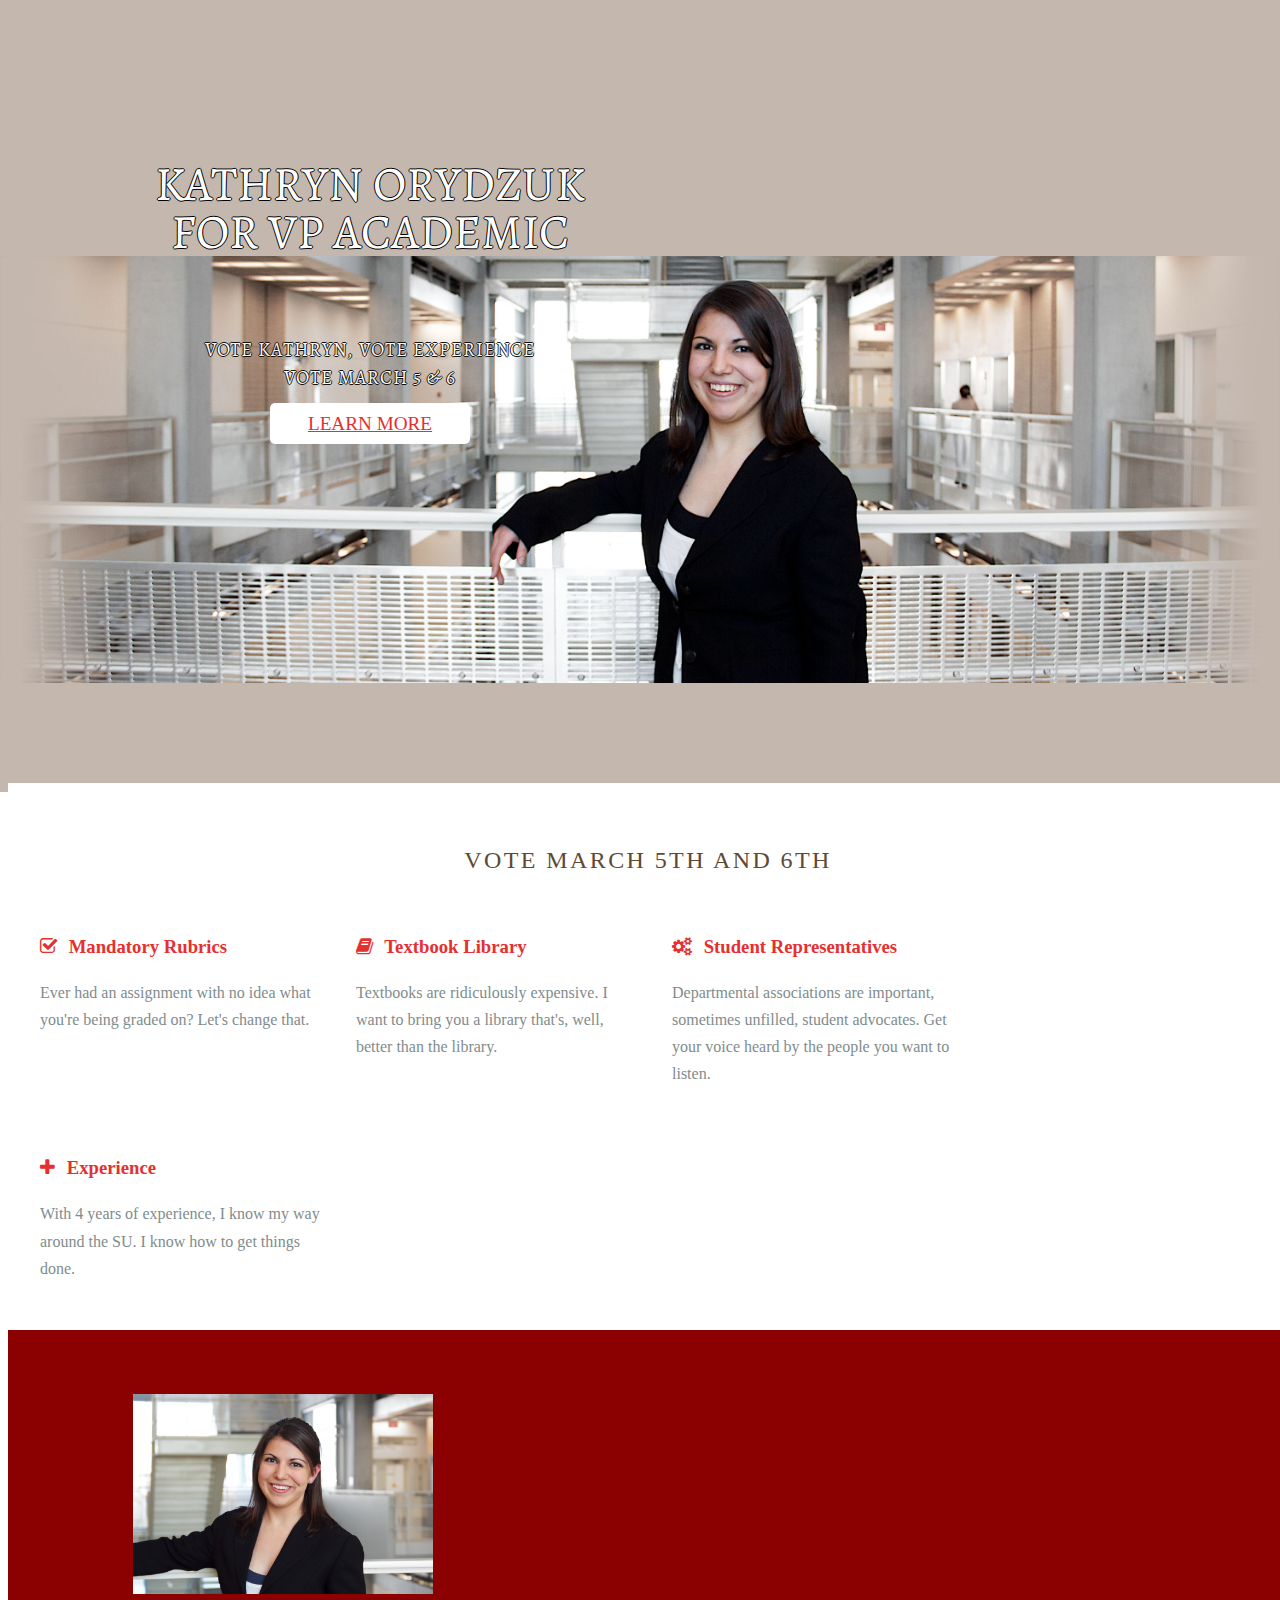
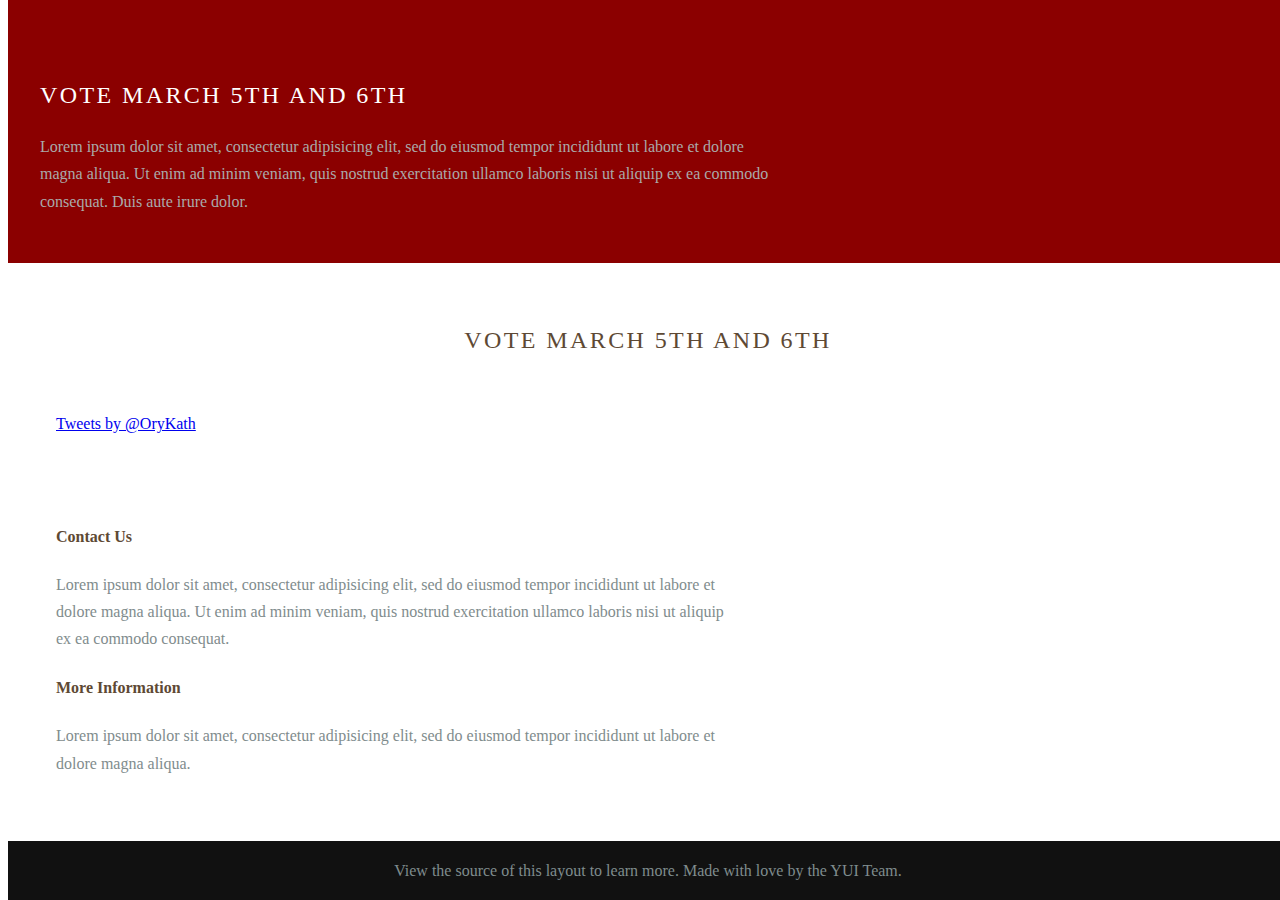
==== index.html @ 95bdaaf0 "bold font" ====
<!doctype html>
<html lang="en">
<head>
    <meta charset="utf-8">
<meta name="viewport" content="width=device-width, initial-scale=1.0">
<meta name="description" content="A layout example that shows off a responsive product landing page.">
<link href='http://fonts.googleapis.com/css?family=Alegreya+SC:700&subset=latin,latin-ext' rel='stylesheet' type='text/css'>
    <title>Kathryn Orydzuk</title>

    






<link rel="stylesheet" href="http://yui.yahooapis.com/pure/0.4.1/pure.css">



  
    <!--[if lte IE 8]>
        <link rel="stylesheet" href="css/main-grid-old-ie.css">
    <![endif]-->
    <!--[if gt IE 8]><!-->
        <link rel="stylesheet" href="css/main-grid.css">
    <!--<![endif]-->
  

  
    <!--[if lte IE 8]>
        <link rel="stylesheet" href="css/layouts/marketing-old-ie.css">
    <![endif]-->
    <!--[if gt IE 8]><!-->
        <link rel="stylesheet" href="css/layouts/marketing.css">
    <!--<![endif]-->
  



<link rel="stylesheet" href="http://netdna.bootstrapcdn.com/font-awesome/4.0.3/css/font-awesome.css">


    

    

    

</head>
<body>









<div class="header">
    <div class="home-menu pure-menu pure-menu-open pure-menu-horizontal pure-menu-fixed">
        <a class="pure-menu-heading" href="">Kathryn Orydzuk</a>

        <ul>
            <li class="pure-menu-selected"><a href="#">Home</a></li>
            <li><a href="#">Platform</a></li>
            <li><a href="#">Sign Up</a></li>
        </ul>
    </div>
</div>

<div class="splash-container">
    <div class="splash">
        <h1 class="splash-head" style="font-family: 'Alegreya SC', serif">Kathryn Orydzuk for VP Academic</h1>
        <p class="splash-subhead" style="font-family: 'Alegreya SC', serif">
            Vote Kathryn, Vote Experience
			<br />
			Vote March 5 &amp; 6
        </p>
        <p>
            <a href="http://purecss.io" class="pure-button pure-button-primary">Learn More</a>
        </p>
    </div>
</div>

<div class="content-wrapper">
    <div class="content">
        <h2 class="content-head is-center">Vote March 5th and 6th</h2>

        <div class="pure-g">
            <div class="l-box pure-u-1 pure-u-med-1-2 pure-u-lrg-1-4">

                <h3 class="content-subhead">
                    <i class="fa fa-check-square-o"></i>
                    Mandatory Rubrics
                </h3>
                <p>
                    Ever had an assignment with no idea what you're being graded on? Let's change that.
                </p>
            </div>
            <div class="l-box pure-u-1 pure-u-med-1-2 pure-u-lrg-1-4">
                <h3 class="content-subhead">
                    <i class="fa fa-book"></i>
                    Textbook Library
                </h3>
                <p>
                    Textbooks are ridiculously expensive. I want to bring you a library that's, well, better than the library.
                </p>
            </div>
            <div class="l-box pure-u-1 pure-u-med-1-2 pure-u-lrg-1-4">
                <h3 class="content-subhead">
                    <i class="fa fa-cogs"></i>
                    Student Representatives
                </h3>
                <p>
                    Departmental associations are important, sometimes unfilled, student advocates. Get your voice heard by the people you want to listen.
                </p>
            </div>
            <div class="l-box pure-u-1 pure-u-med-1-2 pure-u-lrg-1-4">
                <h3 class="content-subhead">
                    <i class="fa fa-plus"></i>
                    Experience
                </h3>
                <p>
                    With 4 years of experience, I know my way around the SU. I know how to get things done.
                </p>
            </div>
        </div>
    </div>

    <div class="ribbon l-box-lrg pure-g">
        <div class="l-box-lrg is-center pure-u-1 pure-u-med-1-2 pure-u-lrg-2-5">
            <img class="pure-img-responsive" alt="File Icons" width="300" src="img/common/kathryn.jpg">
        </div>
        <div class="pure-u-1 pure-u-med-1-2 pure-u-lrg-3-5">

            <h2 class="content-head content-head-ribbon">Vote March 5th and 6th</h2>

            <p>
                Lorem ipsum dolor sit amet, consectetur adipisicing elit, sed do eiusmod
                tempor incididunt ut labore et dolore magna aliqua. Ut enim ad minim veniam,
                quis nostrud exercitation ullamco laboris nisi ut aliquip ex ea commodo
                consequat. Duis aute irure dolor.
            </p>
        </div>
    </div>

    <div class="content">
        <h2 class="content-head is-center">Vote March 5th and 6th</h2>

        <div class="pure-g">
            <div class="l-box-lrg pure-u-1 pure-u-med-2-5">
                <a class="twitter-timeline" href="https://twitter.com/OryKath" data-widget-id="435638154435895296">Tweets by @OryKath</a>
<script>!function(d,s,id){var js,fjs=d.getElementsByTagName(s)[0],p=/^http:/.test(d.location)?'http':'https';if(!d.getElementById(id)){js=d.createElement(s);js.id=id;js.src=p+"://platform.twitter.com/widgets.js";fjs.parentNode.insertBefore(js,fjs);}}(document,"script","twitter-wjs");</script>


            </div>

            <div class="l-box-lrg pure-u-1 pure-u-med-3-5">
                <h4>Contact Us</h4>
                <p>
                    Lorem ipsum dolor sit amet, consectetur adipisicing elit, sed do eiusmod
                    tempor incididunt ut labore et dolore magna aliqua. Ut enim ad minim veniam,
                    quis nostrud exercitation ullamco laboris nisi ut aliquip ex ea commodo
                    consequat.
                </p>

                <h4>More Information</h4>
                <p>
                    Lorem ipsum dolor sit amet, consectetur adipisicing elit, sed do eiusmod
                    tempor incididunt ut labore et dolore magna aliqua.
                </p>
            </div>
        </div>

    </div>

    <div class="footer l-box is-center">
        View the source of this layout to learn more. Made with love by the YUI Team.
    </div>

</div>

<script src="http://yui.yahooapis.com/3.14.1/build/yui/yui.js"></script>
<script>
YUI().use('node-base', 'node-event-delegate', function (Y) {
    // This just makes sure that the href="#" attached to the <a> elements
    // don't scroll you back up the page.
    Y.one('body').delegate('click', function (e) {
        e.preventDefault();
    }, 'a[href="#"]');
});
</script>





</body>
</html>
---- css/main-grid-old-ie.css ----
.pure-u-sm-1,
.pure-u-sm-1-1,
.pure-u-sm-1-2,
.pure-u-sm-1-3,
.pure-u-sm-2-3,
.pure-u-sm-1-4,
.pure-u-sm-3-4,
.pure-u-sm-1-5,
.pure-u-sm-2-5,
.pure-u-sm-3-5,
.pure-u-sm-4-5,
.pure-u-sm-5-5,
.pure-u-sm-1-6,
.pure-u-sm-5-6,
.pure-u-sm-1-8,
.pure-u-sm-3-8,
.pure-u-sm-5-8,
.pure-u-sm-7-8,
.pure-u-sm-1-12,
.pure-u-sm-5-12,
.pure-u-sm-7-12,
.pure-u-sm-11-12,
.pure-u-sm-1-24,
.pure-u-sm-2-24,
.pure-u-sm-3-24,
.pure-u-sm-4-24,
.pure-u-sm-5-24,
.pure-u-sm-6-24,
.pure-u-sm-7-24,
.pure-u-sm-8-24,
.pure-u-sm-9-24,
.pure-u-sm-10-24,
.pure-u-sm-11-24,
.pure-u-sm-12-24,
.pure-u-sm-13-24,
.pure-u-sm-14-24,
.pure-u-sm-15-24,
.pure-u-sm-16-24,
.pure-u-sm-17-24,
.pure-u-sm-18-24,
.pure-u-sm-19-24,
.pure-u-sm-20-24,
.pure-u-sm-21-24,
.pure-u-sm-22-24,
.pure-u-sm-23-24,
.pure-u-sm-24-24 {
  display: inline-block;
  *display: inline;
  zoom: 1;
  letter-spacing: normal;
  word-spacing: normal;
  vertical-align: top;
  text-rendering: auto;
}

.pure-u-sm-1-24 {
  width: 4.1667%;
  *width: 4.1357%;
}

.pure-u-sm-1-12,
.pure-u-sm-2-24 {
  width: 8.3333%;
  *width: 8.3023%;
}

.pure-u-sm-1-8,
.pure-u-sm-3-24 {
  width: 12.5000%;
  *width: 12.4690%;
}

.pure-u-sm-1-6,
.pure-u-sm-4-24 {
  width: 16.6667%;
  *width: 16.6357%;
}

.pure-u-sm-1-5 {
  width: 20%;
  *width: 19.9690%;
}

.pure-u-sm-5-24 {
  width: 20.8333%;
  *width: 20.8023%;
}

.pure-u-sm-1-4,
.pure-u-sm-6-24 {
  width: 25%;
  *width: 24.9690%;
}

.pure-u-sm-7-24 {
  width: 29.1667%;
  *width: 29.1357%;
}

.pure-u-sm-1-3,
.pure-u-sm-8-24 {
  width: 33.3333%;
  *width: 33.3023%;
}

.pure-u-sm-3-8,
.pure-u-sm-9-24 {
  width: 37.5000%;
  *width: 37.4690%;
}

.pure-u-sm-2-5 {
  width: 40%;
  *width: 39.9690%;
}

.pure-u-sm-5-12,
.pure-u-sm-10-24 {
  width: 41.6667%;
  *width: 41.6357%;
}

.pure-u-sm-11-24 {
  width: 45.8333%;
  *width: 45.8023%;
}

.pure-u-sm-1-2,
.pure-u-sm-12-24 {
  width: 50%;
  *width: 49.9690%;
}

.pure-u-sm-13-24 {
  width: 54.1667%;
  *width: 54.1357%;
}

.pure-u-sm-7-12,
.pure-u-sm-14-24 {
  width: 58.3333%;
  *width: 58.3023%;
}

.pure-u-sm-3-5 {
  width: 60%;
  *width: 59.9690%;
}

.pure-u-sm-5-8,
.pure-u-sm-15-24 {
  width: 62.5000%;
  *width: 62.4690%;
}

.pure-u-sm-2-3,
.pure-u-sm-16-24 {
  width: 66.6667%;
  *width: 66.6357%;
}

.pure-u-sm-17-24 {
  width: 70.8333%;
  *width: 70.8023%;
}

.pure-u-sm-3-4,
.pure-u-sm-18-24 {
  width: 75%;
  *width: 74.9690%;
}

.pure-u-sm-19-24 {
  width: 79.1667%;
  *width: 79.1357%;
}

.pure-u-sm-4-5 {
  width: 80%;
  *width: 79.9690%;
}

.pure-u-sm-5-6,
.pure-u-sm-20-24 {
  width: 83.3333%;
  *width: 83.3023%;
}

.pure-u-sm-7-8,
.pure-u-sm-21-24 {
  width: 87.5000%;
  *width: 87.4690%;
}

.pure-u-sm-11-12,
.pure-u-sm-22-24 {
  width: 91.6667%;
  *width: 91.6357%;
}

.pure-u-sm-23-24 {
  width: 95.8333%;
  *width: 95.8023%;
}

.pure-u-sm-1,
.pure-u-sm-1-1,
.pure-u-sm-5-5,
.pure-u-sm-24-24 {
  width: 100%;
}

.pure-u-med-1,
.pure-u-med-1-1,
.pure-u-med-1-2,
.pure-u-med-1-3,
.pure-u-med-2-3,
.pure-u-med-1-4,
.pure-u-med-3-4,
.pure-u-med-1-5,
.pure-u-med-2-5,
.pure-u-med-3-5,
.pure-u-med-4-5,
.pure-u-med-5-5,
.pure-u-med-1-6,
.pure-u-med-5-6,
.pure-u-med-1-8,
.pure-u-med-3-8,
.pure-u-med-5-8,
.pure-u-med-7-8,
.pure-u-med-1-12,
.pure-u-med-5-12,
.pure-u-med-7-12,
.pure-u-med-11-12,
.pure-u-med-1-24,
.pure-u-med-2-24,
.pure-u-med-3-24,
.pure-u-med-4-24,
.pure-u-med-5-24,
.pure-u-med-6-24,
.pure-u-med-7-24,
.pure-u-med-8-24,
.pure-u-med-9-24,
.pure-u-med-10-24,
.pure-u-med-11-24,
.pure-u-med-12-24,
.pure-u-med-13-24,
.pure-u-med-14-24,
.pure-u-med-15-24,
.pure-u-med-16-24,
.pure-u-med-17-24,
.pure-u-med-18-24,
.pure-u-med-19-24,
.pure-u-med-20-24,
.pure-u-med-21-24,
.pure-u-med-22-24,
.pure-u-med-23-24,
.pure-u-med-24-24 {
  display: inline-block;
  *display: inline;
  zoom: 1;
  letter-spacing: normal;
  word-spacing: normal;
  vertical-align: top;
  text-rendering: auto;
}

.pure-u-med-1-24 {
  width: 4.1667%;
  *width: 4.1357%;
}

.pure-u-med-1-12,
.pure-u-med-2-24 {
  width: 8.3333%;
  *width: 8.3023%;
}

.pure-u-med-1-8,
.pure-u-med-3-24 {
  width: 12.5000%;
  *width: 12.4690%;
}

.pure-u-med-1-6,
.pure-u-med-4-24 {
  width: 16.6667%;
  *width: 16.6357%;
}

.pure-u-med-1-5 {
  width: 20%;
  *width: 19.9690%;
}

.pure-u-med-5-24 {
  width: 20.8333%;
  *width: 20.8023%;
}

.pure-u-med-1-4,
.pure-u-med-6-24 {
  width: 25%;
  *width: 24.9690%;
}

.pure-u-med-7-24 {
  width: 29.1667%;
  *width: 29.1357%;
}

.pure-u-med-1-3,
.pure-u-med-8-24 {
  width: 33.3333%;
  *width: 33.3023%;
}

.pure-u-med-3-8,
.pure-u-med-9-24 {
  width: 37.5000%;
  *width: 37.4690%;
}

.pure-u-med-2-5 {
  width: 40%;
  *width: 39.9690%;
}

.pure-u-med-5-12,
.pure-u-med-10-24 {
  width: 41.6667%;
  *width: 41.6357%;
}

.pure-u-med-11-24 {
  width: 45.8333%;
  *width: 45.8023%;
}

.pure-u-med-1-2,
.pure-u-med-12-24 {
  width: 50%;
  *width: 49.9690%;
}

.pure-u-med-13-24 {
  width: 54.1667%;
  *width: 54.1357%;
}

.pure-u-med-7-12,
.pure-u-med-14-24 {
  width: 58.3333%;
  *width: 58.3023%;
}

.pure-u-med-3-5 {
  width: 60%;
  *width: 59.9690%;
}

.pure-u-med-5-8,
.pure-u-med-15-24 {
  width: 62.5000%;
  *width: 62.4690%;
}

.pure-u-med-2-3,
.pure-u-med-16-24 {
  width: 66.6667%;
  *width: 66.6357%;
}

.pure-u-med-17-24 {
  width: 70.8333%;
  *width: 70.8023%;
}

.pure-u-med-3-4,
.pure-u-med-18-24 {
  width: 75%;
  *width: 74.9690%;
}

.pure-u-med-19-24 {
  width: 79.1667%;
  *width: 79.1357%;
}

.pure-u-med-4-5 {
  width: 80%;
  *width: 79.9690%;
}

.pure-u-med-5-6,
.pure-u-med-20-24 {
  width: 83.3333%;
  *width: 83.3023%;
}

.pure-u-med-7-8,
.pure-u-med-21-24 {
  width: 87.5000%;
  *width: 87.4690%;
}

.pure-u-med-11-12,
.pure-u-med-22-24 {
  width: 91.6667%;
  *width: 91.6357%;
}

.pure-u-med-23-24 {
  width: 95.8333%;
  *width: 95.8023%;
}

.pure-u-med-1,
.pure-u-med-1-1,
.pure-u-med-5-5,
.pure-u-med-24-24 {
  width: 100%;
}

.pure-u-lrg-1,
.pure-u-lrg-1-1,
.pure-u-lrg-1-2,
.pure-u-lrg-1-3,
.pure-u-lrg-2-3,
.pure-u-lrg-1-4,
.pure-u-lrg-3-4,
.pure-u-lrg-1-5,
.pure-u-lrg-2-5,
.pure-u-lrg-3-5,
.pure-u-lrg-4-5,
.pure-u-lrg-5-5,
.pure-u-lrg-1-6,
.pure-u-lrg-5-6,
.pure-u-lrg-1-8,
.pure-u-lrg-3-8,
.pure-u-lrg-5-8,
.pure-u-lrg-7-8,
.pure-u-lrg-1-12,
.pure-u-lrg-5-12,
.pure-u-lrg-7-12,
.pure-u-lrg-11-12,
.pure-u-lrg-1-24,
.pure-u-lrg-2-24,
.pure-u-lrg-3-24,
.pure-u-lrg-4-24,
.pure-u-lrg-5-24,
.pure-u-lrg-6-24,
.pure-u-lrg-7-24,
.pure-u-lrg-8-24,
.pure-u-lrg-9-24,
.pure-u-lrg-10-24,
.pure-u-lrg-11-24,
.pure-u-lrg-12-24,
.pure-u-lrg-13-24,
.pure-u-lrg-14-24,
.pure-u-lrg-15-24,
.pure-u-lrg-16-24,
.pure-u-lrg-17-24,
.pure-u-lrg-18-24,
.pure-u-lrg-19-24,
.pure-u-lrg-20-24,
.pure-u-lrg-21-24,
.pure-u-lrg-22-24,
.pure-u-lrg-23-24,
.pure-u-lrg-24-24 {
  display: inline-block;
  *display: inline;
  zoom: 1;
  letter-spacing: normal;
  word-spacing: normal;
  vertical-align: top;
  text-rendering: auto;
}

.pure-u-lrg-1-24 {
  width: 4.1667%;
  *width: 4.1357%;
}

.pure-u-lrg-1-12,
.pure-u-lrg-2-24 {
  width: 8.3333%;
  *width: 8.3023%;
}

.pure-u-lrg-1-8,
.pure-u-lrg-3-24 {
  width: 12.5000%;
  *width: 12.4690%;
}

.pure-u-lrg-1-6,
.pure-u-lrg-4-24 {
  width: 16.6667%;
  *width: 16.6357%;
}

.pure-u-lrg-1-5 {
  width: 20%;
  *width: 19.9690%;
}

.pure-u-lrg-5-24 {
  width: 20.8333%;
  *width: 20.8023%;
}

.pure-u-lrg-1-4,
.pure-u-lrg-6-24 {
  width: 25%;
  *width: 24.9690%;
}

.pure-u-lrg-7-24 {
  width: 29.1667%;
  *width: 29.1357%;
}

.pure-u-lrg-1-3,
.pure-u-lrg-8-24 {
  width: 33.3333%;
  *width: 33.3023%;
}

.pure-u-lrg-3-8,
.pure-u-lrg-9-24 {
  width: 37.5000%;
  *width: 37.4690%;
}

.pure-u-lrg-2-5 {
  width: 40%;
  *width: 39.9690%;
}

.pure-u-lrg-5-12,
.pure-u-lrg-10-24 {
  width: 41.6667%;
  *width: 41.6357%;
}

.pure-u-lrg-11-24 {
  width: 45.8333%;
  *width: 45.8023%;
}

.pure-u-lrg-1-2,
.pure-u-lrg-12-24 {
  width: 50%;
  *width: 49.9690%;
}

.pure-u-lrg-13-24 {
  width: 54.1667%;
  *width: 54.1357%;
}

.pure-u-lrg-7-12,
.pure-u-lrg-14-24 {
  width: 58.3333%;
  *width: 58.3023%;
}

.pure-u-lrg-3-5 {
  width: 60%;
  *width: 59.9690%;
}

.pure-u-lrg-5-8,
.pure-u-lrg-15-24 {
  width: 62.5000%;
  *width: 62.4690%;
}

.pure-u-lrg-2-3,
.pure-u-lrg-16-24 {
  width: 66.6667%;
  *width: 66.6357%;
}

.pure-u-lrg-17-24 {
  width: 70.8333%;
  *width: 70.8023%;
}

.pure-u-lrg-3-4,
.pure-u-lrg-18-24 {
  width: 75%;
  *width: 74.9690%;
}

.pure-u-lrg-19-24 {
  width: 79.1667%;
  *width: 79.1357%;
}

.pure-u-lrg-4-5 {
  width: 80%;
  *width: 79.9690%;
}

.pure-u-lrg-5-6,
.pure-u-lrg-20-24 {
  width: 83.3333%;
  *width: 83.3023%;
}

.pure-u-lrg-7-8,
.pure-u-lrg-21-24 {
  width: 87.5000%;
  *width: 87.4690%;
}

.pure-u-lrg-11-12,
.pure-u-lrg-22-24 {
  width: 91.6667%;
  *width: 91.6357%;
}

.pure-u-lrg-23-24 {
  width: 95.8333%;
  *width: 95.8023%;
}

.pure-u-lrg-1,
.pure-u-lrg-1-1,
.pure-u-lrg-5-5,
.pure-u-lrg-24-24 {
  width: 100%;
}
---- css/main-grid.css ----
@media screen and (min-width: 35.5em) {
    .pure-u-sm-1,
    .pure-u-sm-1-1,
    .pure-u-sm-1-2,
    .pure-u-sm-1-3,
    .pure-u-sm-2-3,
    .pure-u-sm-1-4,
    .pure-u-sm-3-4,
    .pure-u-sm-1-5,
    .pure-u-sm-2-5,
    .pure-u-sm-3-5,
    .pure-u-sm-4-5,
    .pure-u-sm-5-5,
    .pure-u-sm-1-6,
    .pure-u-sm-5-6,
    .pure-u-sm-1-8,
    .pure-u-sm-3-8,
    .pure-u-sm-5-8,
    .pure-u-sm-7-8,
    .pure-u-sm-1-12,
    .pure-u-sm-5-12,
    .pure-u-sm-7-12,
    .pure-u-sm-11-12,
    .pure-u-sm-1-24,
    .pure-u-sm-2-24,
    .pure-u-sm-3-24,
    .pure-u-sm-4-24,
    .pure-u-sm-5-24,
    .pure-u-sm-6-24,
    .pure-u-sm-7-24,
    .pure-u-sm-8-24,
    .pure-u-sm-9-24,
    .pure-u-sm-10-24,
    .pure-u-sm-11-24,
    .pure-u-sm-12-24,
    .pure-u-sm-13-24,
    .pure-u-sm-14-24,
    .pure-u-sm-15-24,
    .pure-u-sm-16-24,
    .pure-u-sm-17-24,
    .pure-u-sm-18-24,
    .pure-u-sm-19-24,
    .pure-u-sm-20-24,
    .pure-u-sm-21-24,
    .pure-u-sm-22-24,
    .pure-u-sm-23-24,
    .pure-u-sm-24-24 {
        display: inline-block;
        *display: inline;
        zoom: 1;
        letter-spacing: normal;
        word-spacing: normal;
        vertical-align: top;
        text-rendering: auto;
    }

    .pure-u-sm-1-24 {
        width: 4.1667%;
        *width: 4.1357%;
    }

    .pure-u-sm-1-12,
    .pure-u-sm-2-24 {
        width: 8.3333%;
        *width: 8.3023%;
    }

    .pure-u-sm-1-8,
    .pure-u-sm-3-24 {
        width: 12.5000%;
        *width: 12.4690%;
    }

    .pure-u-sm-1-6,
    .pure-u-sm-4-24 {
        width: 16.6667%;
        *width: 16.6357%;
    }

    .pure-u-sm-1-5 {
        width: 20%;
        *width: 19.9690%;
    }

    .pure-u-sm-5-24 {
        width: 20.8333%;
        *width: 20.8023%;
    }

    .pure-u-sm-1-4,
    .pure-u-sm-6-24 {
        width: 25%;
        *width: 24.9690%;
    }

    .pure-u-sm-7-24 {
        width: 29.1667%;
        *width: 29.1357%;
    }

    .pure-u-sm-1-3,
    .pure-u-sm-8-24 {
        width: 33.3333%;
        *width: 33.3023%;
    }

    .pure-u-sm-3-8,
    .pure-u-sm-9-24 {
        width: 37.5000%;
        *width: 37.4690%;
    }

    .pure-u-sm-2-5 {
        width: 40%;
        *width: 39.9690%;
    }

    .pure-u-sm-5-12,
    .pure-u-sm-10-24 {
        width: 41.6667%;
        *width: 41.6357%;
    }

    .pure-u-sm-11-24 {
        width: 45.8333%;
        *width: 45.8023%;
    }

    .pure-u-sm-1-2,
    .pure-u-sm-12-24 {
        width: 50%;
        *width: 49.9690%;
    }

    .pure-u-sm-13-24 {
        width: 54.1667%;
        *width: 54.1357%;
    }

    .pure-u-sm-7-12,
    .pure-u-sm-14-24 {
        width: 58.3333%;
        *width: 58.3023%;
    }

    .pure-u-sm-3-5 {
        width: 60%;
        *width: 59.9690%;
    }

    .pure-u-sm-5-8,
    .pure-u-sm-15-24 {
        width: 62.5000%;
        *width: 62.4690%;
    }

    .pure-u-sm-2-3,
    .pure-u-sm-16-24 {
        width: 66.6667%;
        *width: 66.6357%;
    }

    .pure-u-sm-17-24 {
        width: 70.8333%;
        *width: 70.8023%;
    }

    .pure-u-sm-3-4,
    .pure-u-sm-18-24 {
        width: 75%;
        *width: 74.9690%;
    }

    .pure-u-sm-19-24 {
        width: 79.1667%;
        *width: 79.1357%;
    }

    .pure-u-sm-4-5 {
        width: 80%;
        *width: 79.9690%;
    }

    .pure-u-sm-5-6,
    .pure-u-sm-20-24 {
        width: 83.3333%;
        *width: 83.3023%;
    }

    .pure-u-sm-7-8,
    .pure-u-sm-21-24 {
        width: 87.5000%;
        *width: 87.4690%;
    }

    .pure-u-sm-11-12,
    .pure-u-sm-22-24 {
        width: 91.6667%;
        *width: 91.6357%;
    }

    .pure-u-sm-23-24 {
        width: 95.8333%;
        *width: 95.8023%;
    }

    .pure-u-sm-1,
    .pure-u-sm-1-1,
    .pure-u-sm-5-5,
    .pure-u-sm-24-24 {
        width: 100%;
    }
}

@media screen and (min-width: 48em) {
    .pure-u-med-1,
    .pure-u-med-1-1,
    .pure-u-med-1-2,
    .pure-u-med-1-3,
    .pure-u-med-2-3,
    .pure-u-med-1-4,
    .pure-u-med-3-4,
    .pure-u-med-1-5,
    .pure-u-med-2-5,
    .pure-u-med-3-5,
    .pure-u-med-4-5,
    .pure-u-med-5-5,
    .pure-u-med-1-6,
    .pure-u-med-5-6,
    .pure-u-med-1-8,
    .pure-u-med-3-8,
    .pure-u-med-5-8,
    .pure-u-med-7-8,
    .pure-u-med-1-12,
    .pure-u-med-5-12,
    .pure-u-med-7-12,
    .pure-u-med-11-12,
    .pure-u-med-1-24,
    .pure-u-med-2-24,
    .pure-u-med-3-24,
    .pure-u-med-4-24,
    .pure-u-med-5-24,
    .pure-u-med-6-24,
    .pure-u-med-7-24,
    .pure-u-med-8-24,
    .pure-u-med-9-24,
    .pure-u-med-10-24,
    .pure-u-med-11-24,
    .pure-u-med-12-24,
    .pure-u-med-13-24,
    .pure-u-med-14-24,
    .pure-u-med-15-24,
    .pure-u-med-16-24,
    .pure-u-med-17-24,
    .pure-u-med-18-24,
    .pure-u-med-19-24,
    .pure-u-med-20-24,
    .pure-u-med-21-24,
    .pure-u-med-22-24,
    .pure-u-med-23-24,
    .pure-u-med-24-24 {
        display: inline-block;
        *display: inline;
        zoom: 1;
        letter-spacing: normal;
        word-spacing: normal;
        vertical-align: top;
        text-rendering: auto;
    }

    .pure-u-med-1-24 {
        width: 4.1667%;
        *width: 4.1357%;
    }

    .pure-u-med-1-12,
    .pure-u-med-2-24 {
        width: 8.3333%;
        *width: 8.3023%;
    }

    .pure-u-med-1-8,
    .pure-u-med-3-24 {
        width: 12.5000%;
        *width: 12.4690%;
    }

    .pure-u-med-1-6,
    .pure-u-med-4-24 {
        width: 16.6667%;
        *width: 16.6357%;
    }

    .pure-u-med-1-5 {
        width: 20%;
        *width: 19.9690%;
    }

    .pure-u-med-5-24 {
        width: 20.8333%;
        *width: 20.8023%;
    }

    .pure-u-med-1-4,
    .pure-u-med-6-24 {
        width: 25%;
        *width: 24.9690%;
    }

    .pure-u-med-7-24 {
        width: 29.1667%;
        *width: 29.1357%;
    }

    .pure-u-med-1-3,
    .pure-u-med-8-24 {
        width: 33.3333%;
        *width: 33.3023%;
    }

    .pure-u-med-3-8,
    .pure-u-med-9-24 {
        width: 37.5000%;
        *width: 37.4690%;
    }

    .pure-u-med-2-5 {
        width: 40%;
        *width: 39.9690%;
    }

    .pure-u-med-5-12,
    .pure-u-med-10-24 {
        width: 41.6667%;
        *width: 41.6357%;
    }

    .pure-u-med-11-24 {
        width: 45.8333%;
        *width: 45.8023%;
    }

    .pure-u-med-1-2,
    .pure-u-med-12-24 {
        width: 50%;
        *width: 49.9690%;
    }

    .pure-u-med-13-24 {
        width: 54.1667%;
        *width: 54.1357%;
    }

    .pure-u-med-7-12,
    .pure-u-med-14-24 {
        width: 58.3333%;
        *width: 58.3023%;
    }

    .pure-u-med-3-5 {
        width: 60%;
        *width: 59.9690%;
    }

    .pure-u-med-5-8,
    .pure-u-med-15-24 {
        width: 62.5000%;
        *width: 62.4690%;
    }

    .pure-u-med-2-3,
    .pure-u-med-16-24 {
        width: 66.6667%;
        *width: 66.6357%;
    }

    .pure-u-med-17-24 {
        width: 70.8333%;
        *width: 70.8023%;
    }

    .pure-u-med-3-4,
    .pure-u-med-18-24 {
        width: 75%;
        *width: 74.9690%;
    }

    .pure-u-med-19-24 {
        width: 79.1667%;
        *width: 79.1357%;
    }

    .pure-u-med-4-5 {
        width: 80%;
        *width: 79.9690%;
    }

    .pure-u-med-5-6,
    .pure-u-med-20-24 {
        width: 83.3333%;
        *width: 83.3023%;
    }

    .pure-u-med-7-8,
    .pure-u-med-21-24 {
        width: 87.5000%;
        *width: 87.4690%;
    }

    .pure-u-med-11-12,
    .pure-u-med-22-24 {
        width: 91.6667%;
        *width: 91.6357%;
    }

    .pure-u-med-23-24 {
        width: 95.8333%;
        *width: 95.8023%;
    }

    .pure-u-med-1,
    .pure-u-med-1-1,
    .pure-u-med-5-5,
    .pure-u-med-24-24 {
        width: 100%;
    }
}

@media screen and (min-width: 58em) {
    .pure-u-lrg-1,
    .pure-u-lrg-1-1,
    .pure-u-lrg-1-2,
    .pure-u-lrg-1-3,
    .pure-u-lrg-2-3,
    .pure-u-lrg-1-4,
    .pure-u-lrg-3-4,
    .pure-u-lrg-1-5,
    .pure-u-lrg-2-5,
    .pure-u-lrg-3-5,
    .pure-u-lrg-4-5,
    .pure-u-lrg-5-5,
    .pure-u-lrg-1-6,
    .pure-u-lrg-5-6,
    .pure-u-lrg-1-8,
    .pure-u-lrg-3-8,
    .pure-u-lrg-5-8,
    .pure-u-lrg-7-8,
    .pure-u-lrg-1-12,
    .pure-u-lrg-5-12,
    .pure-u-lrg-7-12,
    .pure-u-lrg-11-12,
    .pure-u-lrg-1-24,
    .pure-u-lrg-2-24,
    .pure-u-lrg-3-24,
    .pure-u-lrg-4-24,
    .pure-u-lrg-5-24,
    .pure-u-lrg-6-24,
    .pure-u-lrg-7-24,
    .pure-u-lrg-8-24,
    .pure-u-lrg-9-24,
    .pure-u-lrg-10-24,
    .pure-u-lrg-11-24,
    .pure-u-lrg-12-24,
    .pure-u-lrg-13-24,
    .pure-u-lrg-14-24,
    .pure-u-lrg-15-24,
    .pure-u-lrg-16-24,
    .pure-u-lrg-17-24,
    .pure-u-lrg-18-24,
    .pure-u-lrg-19-24,
    .pure-u-lrg-20-24,
    .pure-u-lrg-21-24,
    .pure-u-lrg-22-24,
    .pure-u-lrg-23-24,
    .pure-u-lrg-24-24 {
        display: inline-block;
        *display: inline;
        zoom: 1;
        letter-spacing: normal;
        word-spacing: normal;
        vertical-align: top;
        text-rendering: auto;
    }

    .pure-u-lrg-1-24 {
        width: 4.1667%;
        *width: 4.1357%;
    }

    .pure-u-lrg-1-12,
    .pure-u-lrg-2-24 {
        width: 8.3333%;
        *width: 8.3023%;
    }

    .pure-u-lrg-1-8,
    .pure-u-lrg-3-24 {
        width: 12.5000%;
        *width: 12.4690%;
    }

    .pure-u-lrg-1-6,
    .pure-u-lrg-4-24 {
        width: 16.6667%;
        *width: 16.6357%;
    }

    .pure-u-lrg-1-5 {
        width: 20%;
        *width: 19.9690%;
    }

    .pure-u-lrg-5-24 {
        width: 20.8333%;
        *width: 20.8023%;
    }

    .pure-u-lrg-1-4,
    .pure-u-lrg-6-24 {
        width: 25%;
        *width: 24.9690%;
    }

    .pure-u-lrg-7-24 {
        width: 29.1667%;
        *width: 29.1357%;
    }

    .pure-u-lrg-1-3,
    .pure-u-lrg-8-24 {
        width: 33.3333%;
        *width: 33.3023%;
    }

    .pure-u-lrg-3-8,
    .pure-u-lrg-9-24 {
        width: 37.5000%;
        *width: 37.4690%;
    }

    .pure-u-lrg-2-5 {
        width: 40%;
        *width: 39.9690%;
    }

    .pure-u-lrg-5-12,
    .pure-u-lrg-10-24 {
        width: 41.6667%;
        *width: 41.6357%;
    }

    .pure-u-lrg-11-24 {
        width: 45.8333%;
        *width: 45.8023%;
    }

    .pure-u-lrg-1-2,
    .pure-u-lrg-12-24 {
        width: 50%;
        *width: 49.9690%;
    }

    .pure-u-lrg-13-24 {
        width: 54.1667%;
        *width: 54.1357%;
    }

    .pure-u-lrg-7-12,
    .pure-u-lrg-14-24 {
        width: 58.3333%;
        *width: 58.3023%;
    }

    .pure-u-lrg-3-5 {
        width: 60%;
        *width: 59.9690%;
    }

    .pure-u-lrg-5-8,
    .pure-u-lrg-15-24 {
        width: 62.5000%;
        *width: 62.4690%;
    }

    .pure-u-lrg-2-3,
    .pure-u-lrg-16-24 {
        width: 66.6667%;
        *width: 66.6357%;
    }

    .pure-u-lrg-17-24 {
        width: 70.8333%;
        *width: 70.8023%;
    }

    .pure-u-lrg-3-4,
    .pure-u-lrg-18-24 {
        width: 75%;
        *width: 74.9690%;
    }

    .pure-u-lrg-19-24 {
        width: 79.1667%;
        *width: 79.1357%;
    }

    .pure-u-lrg-4-5 {
        width: 80%;
        *width: 79.9690%;
    }

    .pure-u-lrg-5-6,
    .pure-u-lrg-20-24 {
        width: 83.3333%;
        *width: 83.3023%;
    }

    .pure-u-lrg-7-8,
    .pure-u-lrg-21-24 {
        width: 87.5000%;
        *width: 87.4690%;
    }

    .pure-u-lrg-11-12,
    .pure-u-lrg-22-24 {
        width: 91.6667%;
        *width: 91.6357%;
    }

    .pure-u-lrg-23-24 {
        width: 95.8333%;
        *width: 95.8023%;
    }

    .pure-u-lrg-1,
    .pure-u-lrg-1-1,
    .pure-u-lrg-5-5,
    .pure-u-lrg-24-24 {
        width: 100%;
    }
}

@media screen and (min-width: 75em) {
    .pure-u-xl-1,
    .pure-u-xl-1-1,
    .pure-u-xl-1-2,
    .pure-u-xl-1-3,
    .pure-u-xl-2-3,
    .pure-u-xl-1-4,
    .pure-u-xl-3-4,
    .pure-u-xl-1-5,
    .pure-u-xl-2-5,
    .pure-u-xl-3-5,
    .pure-u-xl-4-5,
    .pure-u-xl-5-5,
    .pure-u-xl-1-6,
    .pure-u-xl-5-6,
    .pure-u-xl-1-8,
    .pure-u-xl-3-8,
    .pure-u-xl-5-8,
    .pure-u-xl-7-8,
    .pure-u-xl-1-12,
    .pure-u-xl-5-12,
    .pure-u-xl-7-12,
    .pure-u-xl-11-12,
    .pure-u-xl-1-24,
    .pure-u-xl-2-24,
    .pure-u-xl-3-24,
    .pure-u-xl-4-24,
    .pure-u-xl-5-24,
    .pure-u-xl-6-24,
    .pure-u-xl-7-24,
    .pure-u-xl-8-24,
    .pure-u-xl-9-24,
    .pure-u-xl-10-24,
    .pure-u-xl-11-24,
    .pure-u-xl-12-24,
    .pure-u-xl-13-24,
    .pure-u-xl-14-24,
    .pure-u-xl-15-24,
    .pure-u-xl-16-24,
    .pure-u-xl-17-24,
    .pure-u-xl-18-24,
    .pure-u-xl-19-24,
    .pure-u-xl-20-24,
    .pure-u-xl-21-24,
    .pure-u-xl-22-24,
    .pure-u-xl-23-24,
    .pure-u-xl-24-24 {
        display: inline-block;
        *display: inline;
        zoom: 1;
        letter-spacing: normal;
        word-spacing: normal;
        vertical-align: top;
        text-rendering: auto;
    }

    .pure-u-xl-1-24 {
        width: 4.1667%;
        *width: 4.1357%;
    }

    .pure-u-xl-1-12,
    .pure-u-xl-2-24 {
        width: 8.3333%;
        *width: 8.3023%;
    }

    .pure-u-xl-1-8,
    .pure-u-xl-3-24 {
        width: 12.5000%;
        *width: 12.4690%;
    }

    .pure-u-xl-1-6,
    .pure-u-xl-4-24 {
        width: 16.6667%;
        *width: 16.6357%;
    }

    .pure-u-xl-1-5 {
        width: 20%;
        *width: 19.9690%;
    }

    .pure-u-xl-5-24 {
        width: 20.8333%;
        *width: 20.8023%;
    }

    .pure-u-xl-1-4,
    .pure-u-xl-6-24 {
        width: 25%;
        *width: 24.9690%;
    }

    .pure-u-xl-7-24 {
        width: 29.1667%;
        *width: 29.1357%;
    }

    .pure-u-xl-1-3,
    .pure-u-xl-8-24 {
        width: 33.3333%;
        *width: 33.3023%;
    }

    .pure-u-xl-3-8,
    .pure-u-xl-9-24 {
        width: 37.5000%;
        *width: 37.4690%;
    }

    .pure-u-xl-2-5 {
        width: 40%;
        *width: 39.9690%;
    }

    .pure-u-xl-5-12,
    .pure-u-xl-10-24 {
        width: 41.6667%;
        *width: 41.6357%;
    }

    .pure-u-xl-11-24 {
        width: 45.8333%;
        *width: 45.8023%;
    }

    .pure-u-xl-1-2,
    .pure-u-xl-12-24 {
        width: 50%;
        *width: 49.9690%;
    }

    .pure-u-xl-13-24 {
        width: 54.1667%;
        *width: 54.1357%;
    }

    .pure-u-xl-7-12,
    .pure-u-xl-14-24 {
        width: 58.3333%;
        *width: 58.3023%;
    }

    .pure-u-xl-3-5 {
        width: 60%;
        *width: 59.9690%;
    }

    .pure-u-xl-5-8,
    .pure-u-xl-15-24 {
        width: 62.5000%;
        *width: 62.4690%;
    }

    .pure-u-xl-2-3,
    .pure-u-xl-16-24 {
        width: 66.6667%;
        *width: 66.6357%;
    }

    .pure-u-xl-17-24 {
        width: 70.8333%;
        *width: 70.8023%;
    }

    .pure-u-xl-3-4,
    .pure-u-xl-18-24 {
        width: 75%;
        *width: 74.9690%;
    }

    .pure-u-xl-19-24 {
        width: 79.1667%;
        *width: 79.1357%;
    }

    .pure-u-xl-4-5 {
        width: 80%;
        *width: 79.9690%;
    }

    .pure-u-xl-5-6,
    .pure-u-xl-20-24 {
        width: 83.3333%;
        *width: 83.3023%;
    }

    .pure-u-xl-7-8,
    .pure-u-xl-21-24 {
        width: 87.5000%;
        *width: 87.4690%;
    }

    .pure-u-xl-11-12,
    .pure-u-xl-22-24 {
        width: 91.6667%;
        *width: 91.6357%;
    }

    .pure-u-xl-23-24 {
        width: 95.8333%;
        *width: 95.8023%;
    }

    .pure-u-xl-1,
    .pure-u-xl-1-1,
    .pure-u-xl-5-5,
    .pure-u-xl-24-24 {
        width: 100%;
    }
}
---- css/layouts/marketing-old-ie.css ----
* {
  -webkit-box-sizing: border-box;
  -moz-box-sizing: border-box;
  box-sizing: border-box;
}

/*
 * -- BASE STYLES --
 * Most of these are inherited from Base, but I want to change a few.
 */

body {
  line-height: 1.7em;
  color: #7f8c8d;
  font-size: 13px;
}

h1,
h2,
h3,
h4,
h5,
h6,
label {
  color: #34495e;
}

.pure-img-responsive {
  max-width: 100%;
  height: auto;
}

/*
 * -- LAYOUT STYLES --
 * These are some useful classes which I will need
 */

.l-box {
  padding: 1em;
}

.l-box-lrg {
  padding: 2em;
  border-bottom: 1px solid rgba(0,0,0,0.1);
}

.is-center {
  text-align: center;
}

/*
 * -- PURE FORM STYLES --
 * Style the form inputs and labels
 */

.pure-form label {
  margin: 1em 0 0;
  font-weight: bold;
  font-size: 100%;
}

.pure-form input[type] {
  border: 2px solid #ddd;
  box-shadow: none;
  font-size: 100%;
  width: 100%;
  margin-bottom: 1em;
}

/*
 * -- PURE BUTTON STYLES --
 * I want my pure-button elements to look a little different
 */

.pure-button {
  background-color: #1f8dd6;
  color: white;
  padding: 0.5em 2em;
  border-radius: 5px;
}

a.pure-button-primary {
  background: white;
  color: #1f8dd6;
  border-radius: 5px;
  font-size: 120%;
}

/*
 * -- MENU STYLES --
 * I want to customize how my .pure-menu looks at the top of the page
 */

.home-menu {
  padding: 0.5em;
  text-align: center;
  box-shadow: 0 1px 1px rgba(0,0,0, 0.10);
}

.home-menu.pure-menu-open {
  background: #2d3e50;
}

.pure-menu.pure-menu-open.pure-menu-fixed {
  /* Fixed menus normally have a border at the bottom. */
  border-bottom: none;
  /* I need a higher z-index here because of the scroll-over effect. */
  z-index: 4;
}

.home-menu .pure-menu-heading {
  color: white;
  font-weight: 400;
  font-size: 120%;
}

.home-menu .pure-menu-selected a {
  color: white;
}

.home-menu a {
  color: #6FBEF3;
}

.home-menu li a:hover,
.home-menu li a:focus {
  background: none;
  border: none;
  color: #AECFE5;
}

/*
 * -- SPLASH STYLES --
 * This is the blue top section that appears on the page.
 */

.splash-container {
  background: #1f8dd6;
  z-index: 1;
  overflow: hidden;
  /* The following styles are required for the "scroll-over" effect */
  width: 100%;
  height: 88%;
  top: 0;
  left: 0;
  position: fixed !important;
}

.splash {
  /* absolute center .splash within .splash-container */
  width: 80%;
  height: 50%;
  margin: auto;
  position: absolute;
  top: 100px;
  left: 0;
  bottom: 0;
  right: 0;
  text-align: center;
  text-transform: uppercase;
}

/* This is the main heading that appears on the blue section */

.splash-head {
  font-size: 20px;
  font-weight: bold;
  color: white;
  border: 3px solid white;
  padding: 1em 1.6em;
  font-weight: 100;
  border-radius: 5px;
  line-height: 1em;
}

/* This is the subheading that appears on the blue section */

.splash-subhead {
  color: white;
  letter-spacing: 0.05em;
  opacity: 0.8;
}

/*
 * -- CONTENT STYLES --
 * This represents the content area (everything below the blue section)
 */

.content-wrapper {
  /* These styles are required for the "scroll-over" effect */
  position: absolute;
  top: 87%;
  width: 100%;
  min-height: 12%;
  z-index: 2;
  background: white;
}

/* This is the class used for the main content headers (<h2>) */

.content-head {
  font-weight: 400;
  text-transform: uppercase;
  letter-spacing: 0.1em;
  margin: 2em 0 1em;
}

/* This is a modifier class used when the content-head is inside a ribbon */

.content-head-ribbon {
  color: white;
}

/* This is the class used for the content sub-headers (<h3>) */

.content-subhead {
  color: #1f8dd6;
}

.content-subhead i {
  margin-right: 7px;
}

/* This is the class used for the dark-background areas. */

.ribbon {
  background: #2d3e50;
  color: #aaa;
}

/* This is the class used for the footer */

.footer {
  background: #111;
}

/*
 * -- TABLET (AND UP) MEDIA QUERIES --
 * On tablets and other medium-sized devices, we want to customize some
 * of the mobile styles.
 */

/* We increase the body font size */

body {
  font-size: 16px;
}

/* We want to give the content area some more padding */

.content {
  padding: 1em;
}

/* We can align the menu header to the left, but float the
    menu items to the right. */

.home-menu {
  text-align: left;
}

.home-menu ul {
  float: right;
}

/* We increase the height of the splash-container */

/*    .splash-container {
        height: 500px;
    }*/

/* We decrease the width of the .splash, since we have more width
    to work with */

.splash {
  width: 50%;
  height: 50%;
}

.splash-head {
  font-size: 250%;
}

/* We remove the border-separator assigned to .l-box-lrg */

.l-box-lrg {
  border: none;
}

/*
 * -- DESKTOP (AND UP) MEDIA QUERIES --
 * On desktops and other large devices, we want to over-ride some
 * of the mobile and tablet styles.
 */
---- css/layouts/marketing.css ----
* {
    -webkit-box-sizing: border-box;
    -moz-box-sizing: border-box;
    box-sizing: border-box;
}

/*
 * -- BASE STYLES --
 * Most of these are inherited from Base, but I want to change a few.
 */
body {
    line-height: 1.7em;
    color: #7f8c8d;
    font-size: 13px;
}

h1,
h2,
h3,
h4,
h5,
h6,
label {
    color: #5e4934;
}

.pure-img-responsive {
    max-width: 100%;
    height: auto;
}

/*
 * -- LAYOUT STYLES --
 * These are some useful classes which I will need
 */
.l-box {
    padding: 1em;
}

.l-box-lrg {
    padding: 2em;
    border-bottom: 1px solid rgba(0,0,0,0.1);
}

.is-center {
    text-align: center;
}



/*
 * -- PURE FORM STYLES --
 * Style the form inputs and labels
 */
.pure-form label {
    margin: 1em 0 0;
    font-weight: bold;
    font-size: 100%;
}

.pure-form input[type] {
    border: 2px solid #ddd;
    box-shadow: none;
    font-size: 100%;
    width: 100%;
    margin-bottom: 1em;
}

/*
 * -- PURE BUTTON STYLES --
 * I want my pure-button elements to look a little different
 */
.pure-button {
    background-color: #e63030;
    color: white;
    padding: 0.5em 2em;
    border-radius: 5px;
}

a.pure-button-primary {
    background: white;
    color: #e63030;
    border-radius: 5px;	
    font-size: 120%;
}


/*
 * -- MENU STYLES --
 * I want to customize how my .pure-menu looks at the top of the page
 */

.home-menu {
    padding: 0.5em;
    text-align: center;
    box-shadow: 0 1px 1px rgba(0,0,0, 0.10);
}
.home-menu.pure-menu-open {
    background: #8b0000;
}
.pure-menu.pure-menu-open.pure-menu-fixed {
    /* Fixed menus normally have a border at the bottom. */
    border-bottom: none;
    /* I need a higher z-index here because of the scroll-over effect. */
    z-index: 4;
}

.home-menu .pure-menu-heading {
    color: white;
    font-weight: 400;
    font-size: 120%;
	float: left;
}

.home-menu .pure-menu-selected a {
    color: white;
}

.home-menu a {
    color: #e63030;
}
.home-menu li a:hover,
.home-menu li a:focus {
    background: none;
    border: none;
    color: #ff3f3f;
}


/*
 * -- SPLASH STYLES --
 * This is the blue top section that appears on the page.
 */

.splash-container {
    background: #c4b7ae;
	background-image: url('../../img/common/kathryn-wide.jpg');
	background-size: contain;
	background-repeat: no-repeat;
	background-position: 50% 70%;
    z-index: 1;
    overflow: hidden;
    /* The following styles are required for the "scroll-over" effect */
    width: 100%;
    height: 88%;
    top: 0;
    left: 0;
    position: fixed !important;
}

.splash {
    /* absolute center .splash within .splash-container */
    width: 80%;
    height: 50%;
    margin: auto;
    position: absolute;
    top: 80px; left: 50px;
    text-align: center;
    text-transform: uppercase;
	
}

/* This is the main heading that appears on the blue section */
.splash-head {
    font-size: 20px;
    font-weight: bold;
    color: white;
    padding: 1em 1.6em;
    font-weight: 100;
    border-radius: 5px;
    line-height: 1em;
	text-shadow: -1px 0 black, 0 1px black, 1px 0 black, 0 -1px black;
	
}

/* This is the subheading that appears on the blue section */
.splash-subhead {
    color: white;
    letter-spacing: 0.05em;
    opacity: 0.9;
	text-shadow: -1px 0 black, 0 1px black, 1px 0 black, 0 -1px black;
	font-size: larger;
}

/*
 * -- CONTENT STYLES --
 * This represents the content area (everything below the blue section)
 */
.content-wrapper {
    /* These styles are required for the "scroll-over" effect */
    position: absolute;
    top: 87%;
    width: 100%;
    min-height: 12%;
    z-index: 2;
    background: white;

}

/* This is the class used for the main content headers (<h2>) */
.content-head {
    font-weight: 400;
    text-transform: uppercase;
    letter-spacing: 0.1em;
    margin: 2em 0 1em;
}

/* This is a modifier class used when the content-head is inside a ribbon */
.content-head-ribbon {
    color: white;
}

/* This is the class used for the content sub-headers (<h3>) */
.content-subhead {
    color: #e63030;
}
    .content-subhead i {
        margin-right: 7px;
    }

.link-subhead {
	text-decoration: none;
}

a.link-subhead:hover {
	color: #5e4934
}

/* This is the class used for the dark-background areas. */
.ribbon {
    background: #8b0000;
    color: #aaa;
}

/* This is the class used for the footer */
.footer {
    background: #111;
}

/*
 * -- TABLET (AND UP) MEDIA QUERIES --
 * On tablets and other medium-sized devices, we want to customize some
 * of the mobile styles.
 */
@media (min-width: 48em) {

    /* We increase the body font size */
    body {
        font-size: 16px;
    }
    /* We want to give the content area some more padding */
    .content {
        padding: 1em;
    }

    /* We can align the menu header to the left, but float the
    menu items to the right. */
    .home-menu {
        text-align: left;
    }
        .home-menu ul {
            float: right;
        }

    /* We increase the height of the splash-container */
/*    .splash-container {
        height: 500px;
    }*/

    /* We decrease the width of the .splash, since we have more width
    to work with */
    .splash {
        width: 50%;
        height: 50%;
    }

    .splash-head {
        font-size: 250%;
    }


    /* We remove the border-separator assigned to .l-box-lrg */
    .l-box-lrg {
        border: none;
    }

}

/*
 * -- DESKTOP (AND UP) MEDIA QUERIES --
 * On desktops and other large devices, we want to over-ride some
 * of the mobile and tablet styles.
 */
@media (min-width: 78em) {
    /* We increase the header font size even more */
    .splash-head {
        font-size: 300%;
    }
}
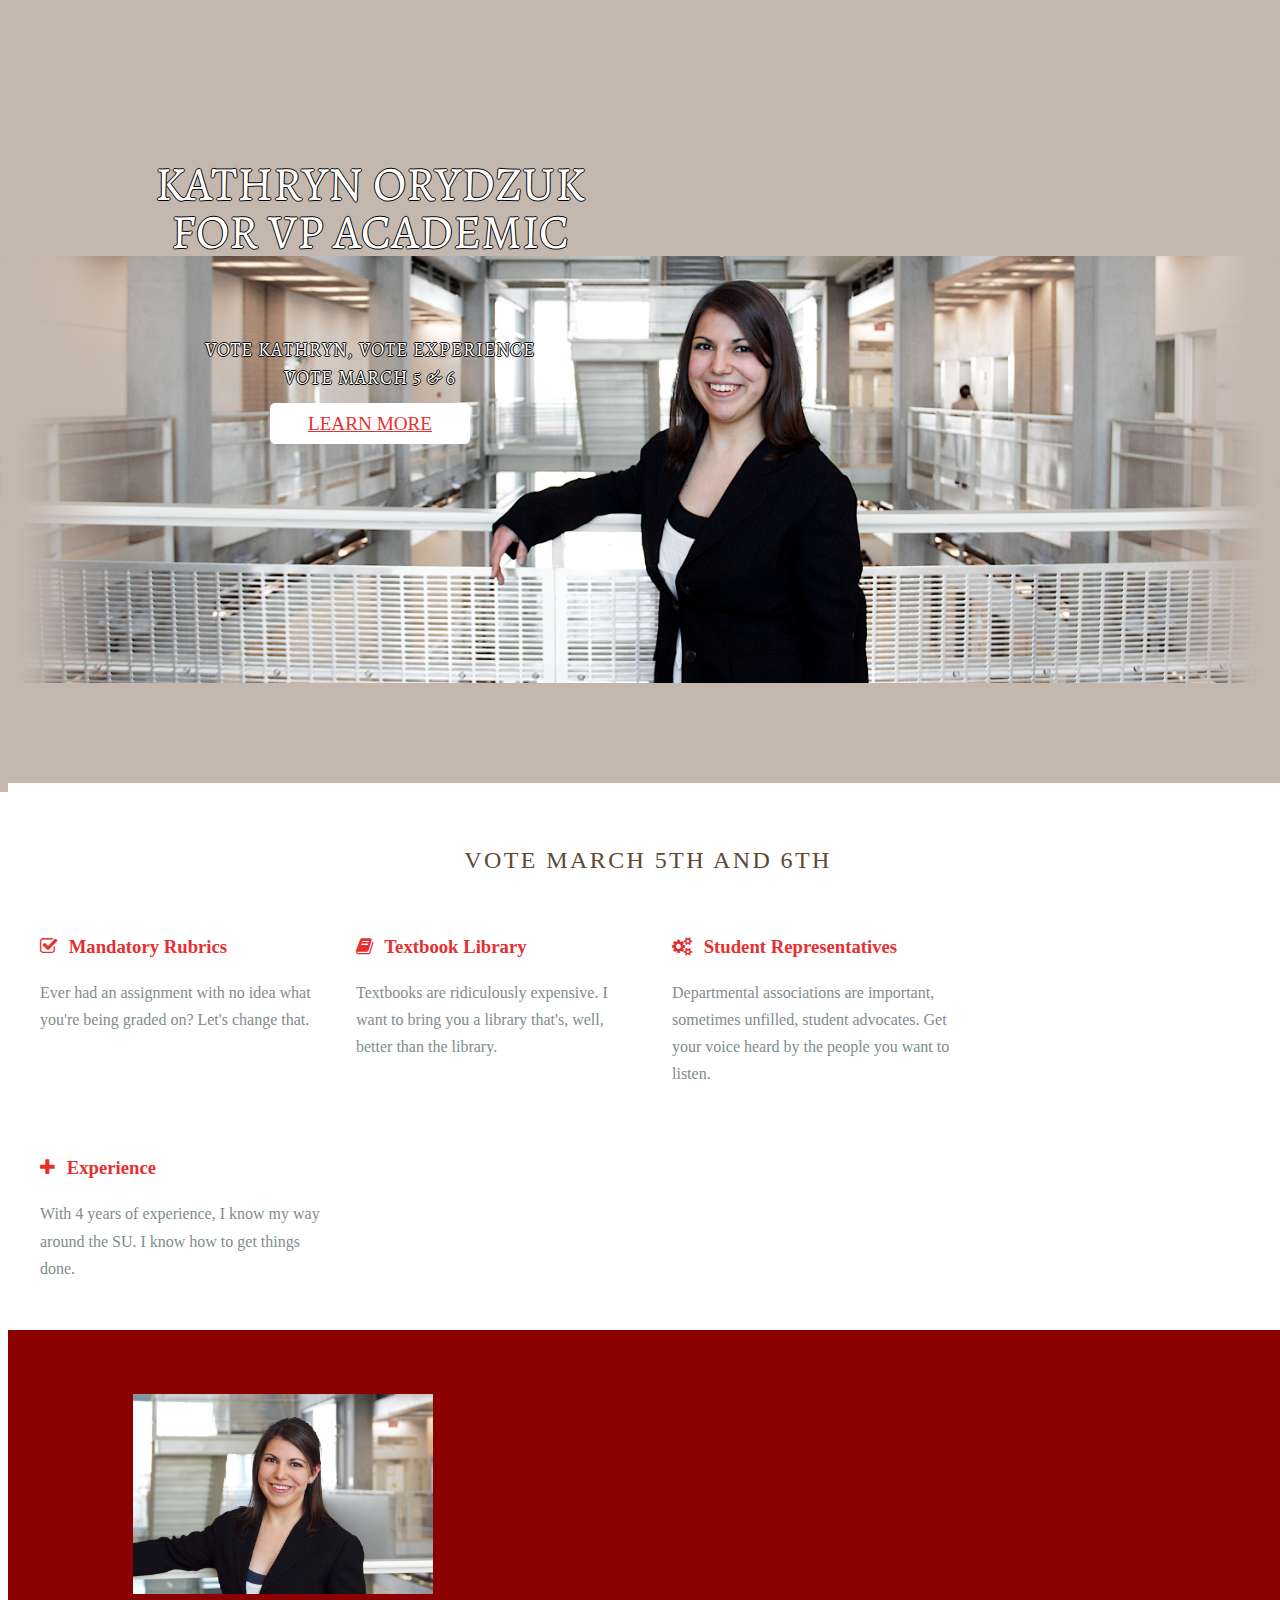
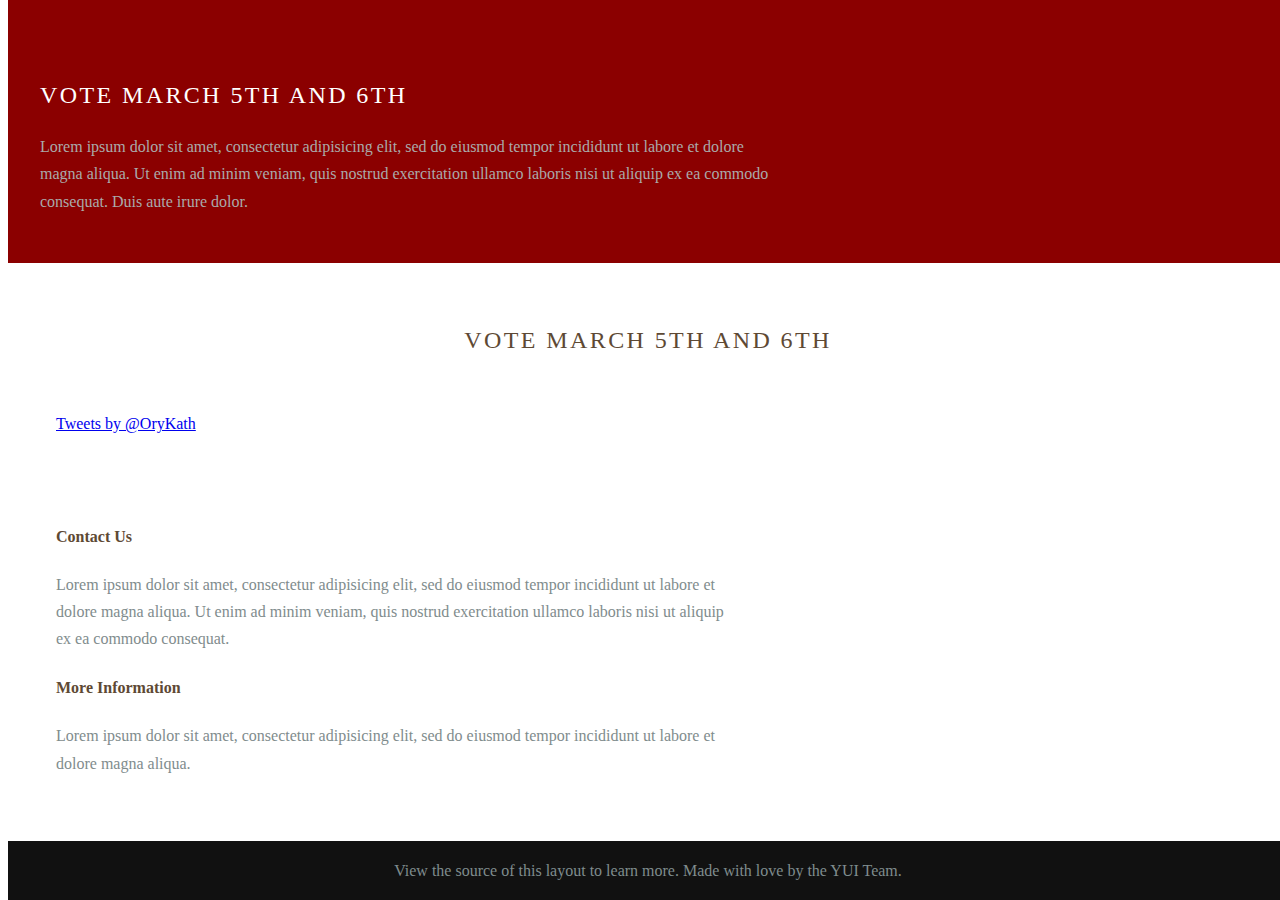
==== commit e639e1f1: "merged #12" ====
--- a/index.html
+++ b/index.html
@@ -4,8 +4,8 @@
     <meta charset="utf-8">
 <meta name="viewport" content="width=device-width, initial-scale=1.0">
 <meta name="description" content="A layout example that shows off a responsive product landing page.">
+    <title>Kathryn Orydzuk for Vice President Academic</title>
 <link href='http://fonts.googleapis.com/css?family=Alegreya+SC:700&subset=latin,latin-ext' rel='stylesheet' type='text/css'>
-    <title>Kathryn Orydzuk</title>
 
     
 
@@ -64,7 +64,7 @@
 
         <ul>
             <li class="pure-menu-selected"><a href="#">Home</a></li>
-            <li><a href="#">Platform</a></li>
+            <li><a href="platform">Platform</a></li>
             <li><a href="#">Sign Up</a></li>
         </ul>
     </div>
@@ -79,7 +79,7 @@
 			Vote March 5 &amp; 6
         </p>
         <p>
-            <a href="http://purecss.io" class="pure-button pure-button-primary">Learn More</a>
+            <a href="platform" class="pure-button pure-button-primary">Learn More</a>
         </p>
     </div>
 </div>
@@ -91,28 +91,28 @@
         <div class="pure-g">
             <div class="l-box pure-u-1 pure-u-med-1-2 pure-u-lrg-1-4">
 
-                <h3 class="content-subhead">
+				<a class="link-subhead" href="platform/index.html#mandatory-rubrics"><h3 class="content-subhead">
                     <i class="fa fa-check-square-o"></i>
                     Mandatory Rubrics
-                </h3>
+			</h3></a>
                 <p>
                     Ever had an assignment with no idea what you're being graded on? Let's change that.
                 </p>
             </div>
             <div class="l-box pure-u-1 pure-u-med-1-2 pure-u-lrg-1-4">
-                <h3 class="content-subhead">
+				<a class="link-subhead" href="platform/index.html#textbook-library"><h3 class="content-subhead">
                     <i class="fa fa-book"></i>
                     Textbook Library
-                </h3>
+			</h3></a>
                 <p>
                     Textbooks are ridiculously expensive. I want to bring you a library that's, well, better than the library.
                 </p>
             </div>
             <div class="l-box pure-u-1 pure-u-med-1-2 pure-u-lrg-1-4">
-                <h3 class="content-subhead">
+				<a class="link-subhead" href="platform/index.html#departmental-association-recognition"><h3 class="content-subhead">
                     <i class="fa fa-cogs"></i>
                     Student Representatives
-                </h3>
+			</h3></a>
                 <p>
                     Departmental associations are important, sometimes unfilled, student advocates. Get your voice heard by the people you want to listen.
                 </p>
--- a/css/layouts/marketing.css
+++ b/css/layouts/marketing.css
@@ -177,7 +177,6 @@
 .splash-subhead {
     color: white;
     letter-spacing: 0.05em;
-    opacity: 0.9;
 	text-shadow: -1px 0 black, 0 1px black, 1px 0 black, 0 -1px black;
 	font-size: larger;
 }
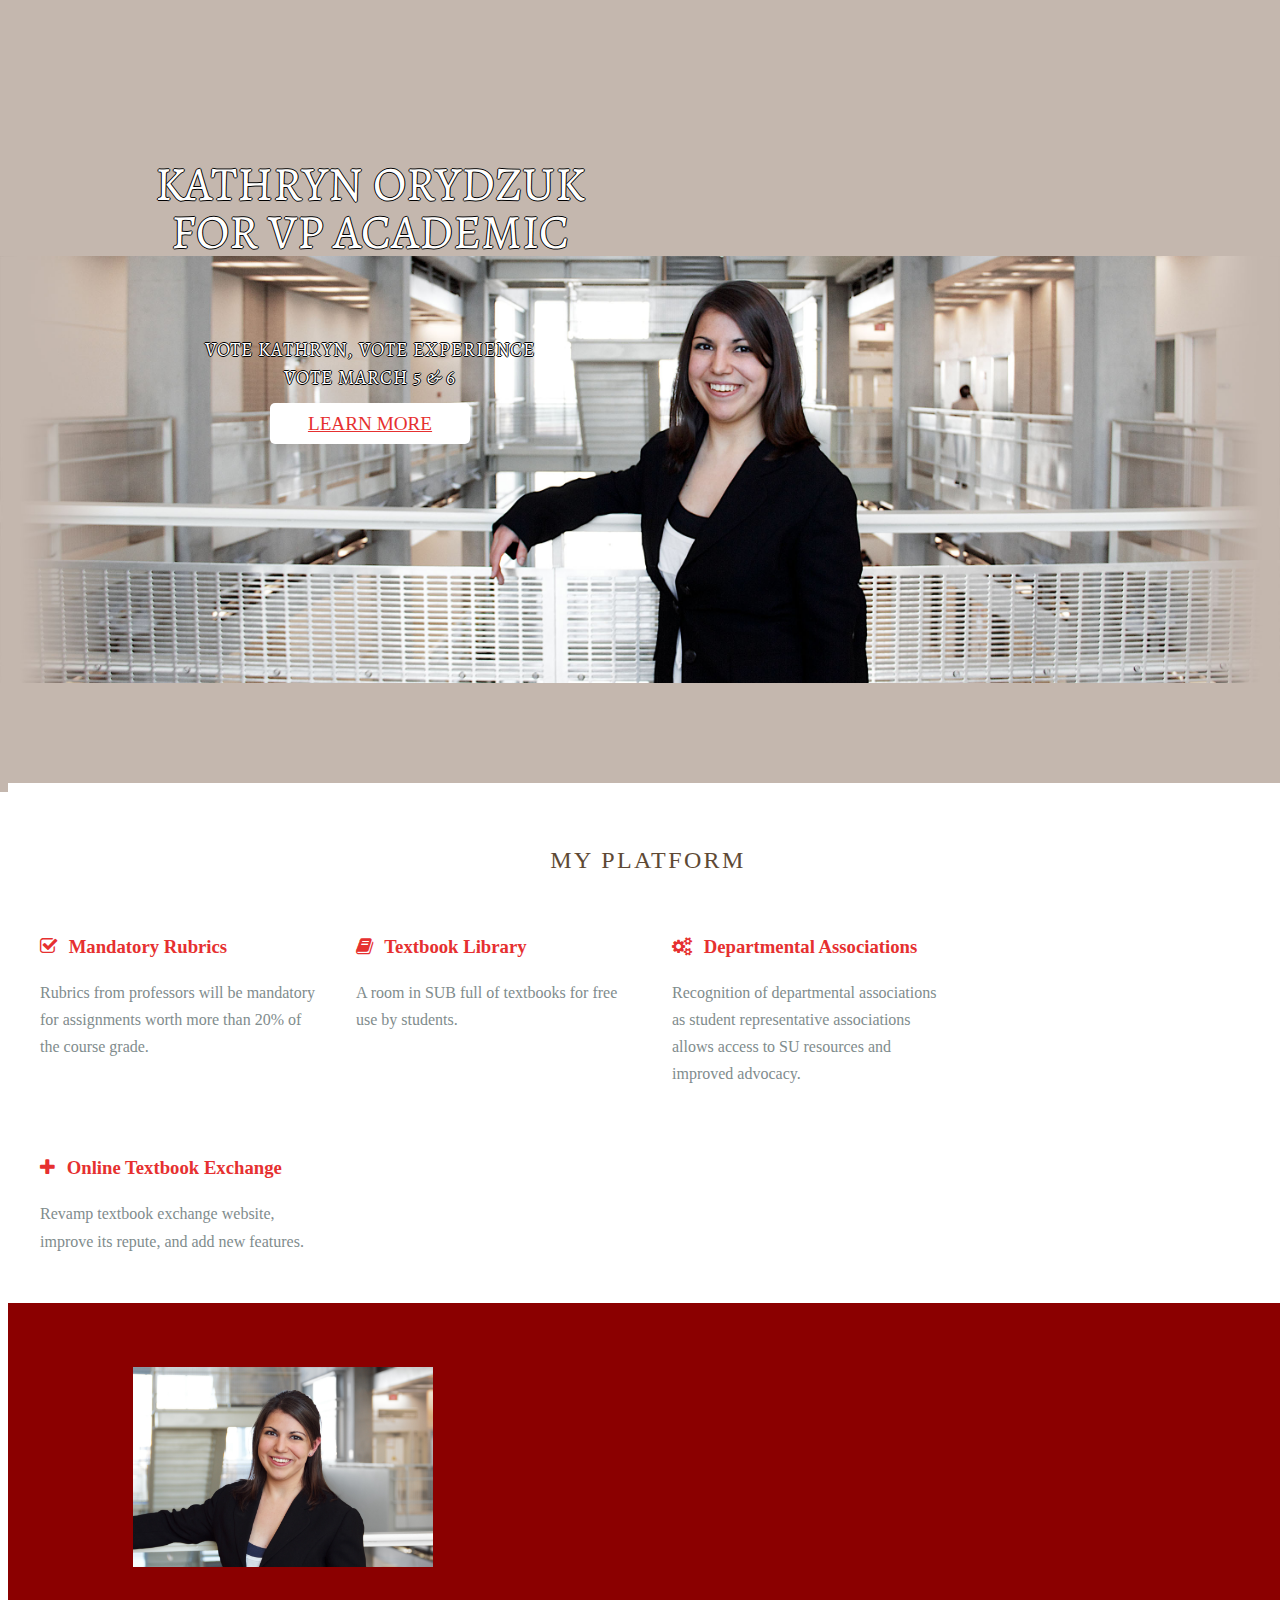
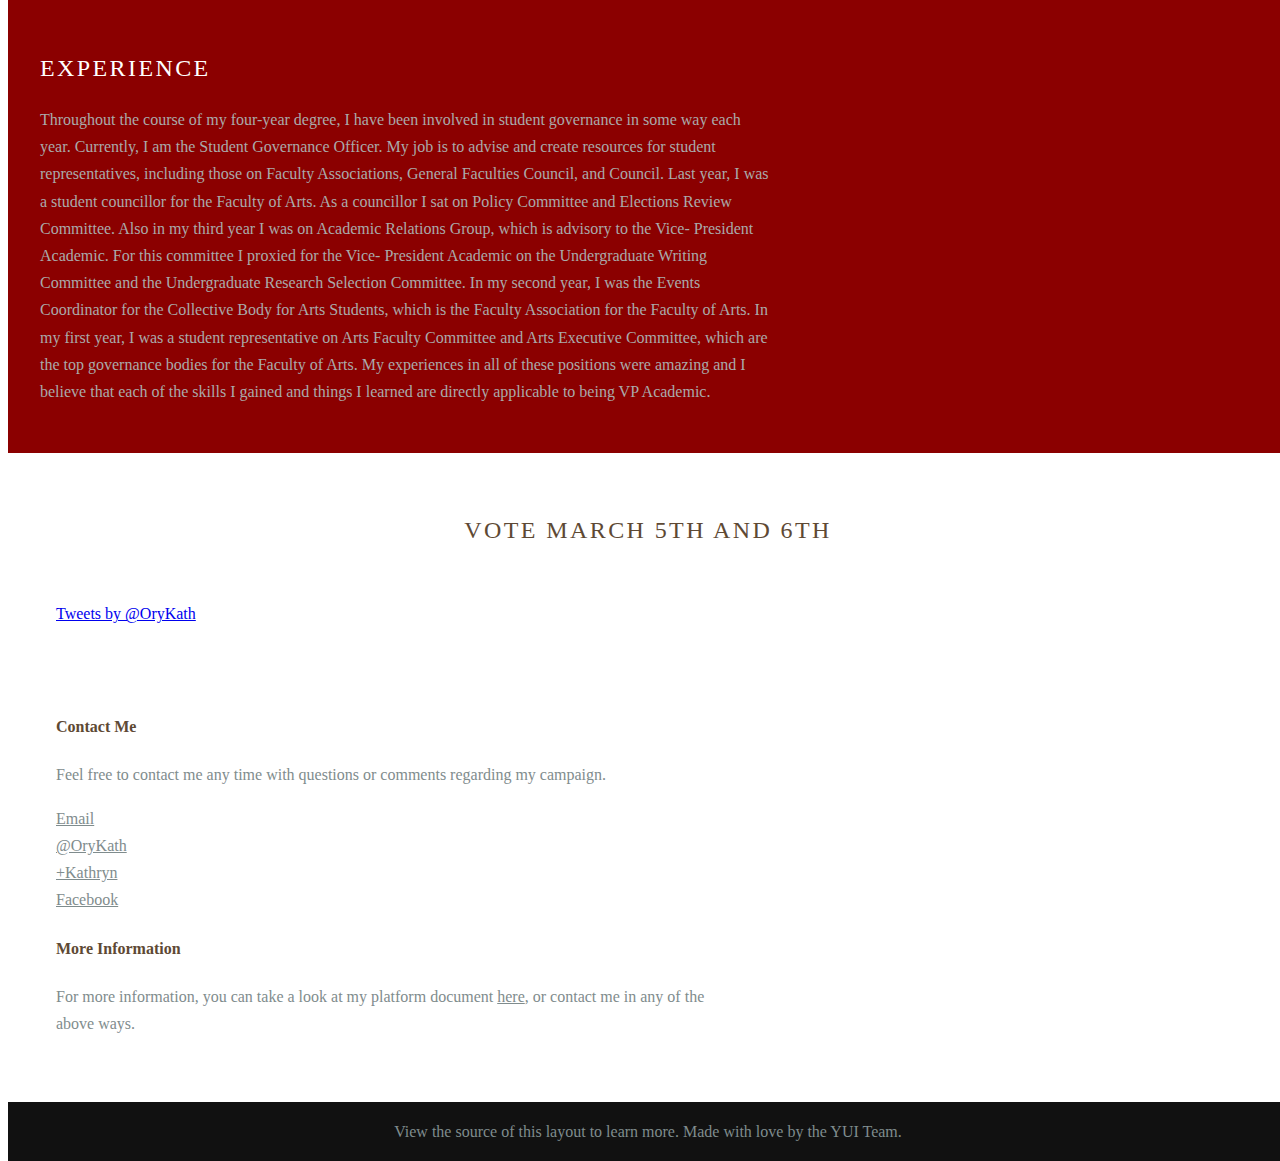
==== commit d6d18721: "merged #14" ====
--- a/index.html
+++ b/index.html
@@ -64,8 +64,8 @@
 
         <ul>
             <li class="pure-menu-selected"><a href="#">Home</a></li>
-            <li><a href="platform">Platform</a></li>
-            <li><a href="#">Sign Up</a></li>
+            <li><a href="platform/">Platform</a></li>
+            <li><a href="http://su.ualberta.ca/governance/elections/voters/">Vote!</a></li>
         </ul>
     </div>
 </div>
@@ -79,14 +79,14 @@
 			Vote March 5 &amp; 6
         </p>
         <p>
-            <a href="platform" class="pure-button pure-button-primary">Learn More</a>
+            <a href="platform/" class="pure-button pure-button-primary">Learn More</a>
         </p>
     </div>
 </div>
 
 <div class="content-wrapper">
     <div class="content">
-        <h2 class="content-head is-center">Vote March 5th and 6th</h2>
+        <h2 class="content-head is-center">My Platform</h2>
 
         <div class="pure-g">
             <div class="l-box pure-u-1 pure-u-med-1-2 pure-u-lrg-1-4">
@@ -96,7 +96,7 @@
                     Mandatory Rubrics
 			</h3></a>
                 <p>
-                    Ever had an assignment with no idea what you're being graded on? Let's change that.
+                    Rubrics from professors will be mandatory for assignments worth more than 20% of the course grade.
                 </p>
             </div>
             <div class="l-box pure-u-1 pure-u-med-1-2 pure-u-lrg-1-4">
@@ -105,25 +105,25 @@
                     Textbook Library
 			</h3></a>
                 <p>
-                    Textbooks are ridiculously expensive. I want to bring you a library that's, well, better than the library.
+                    A room in SUB full of textbooks for free use by students.
                 </p>
             </div>
             <div class="l-box pure-u-1 pure-u-med-1-2 pure-u-lrg-1-4">
 				<a class="link-subhead" href="platform/index.html#departmental-association-recognition"><h3 class="content-subhead">
                     <i class="fa fa-cogs"></i>
-                    Student Representatives
-			</h3></a>
-                <p>
-                    Departmental associations are important, sometimes unfilled, student advocates. Get your voice heard by the people you want to listen.
-                </p>
-            </div>
-            <div class="l-box pure-u-1 pure-u-med-1-2 pure-u-lrg-1-4">
-                <h3 class="content-subhead">
+                    Departmental Associations
+			</h3></a>
+                <p>
+                    Recognition of departmental associations as student representative associations allows access to SU resources and improved advocacy.
+                </p>
+            </div>
+            <div class="l-box pure-u-1 pure-u-med-1-2 pure-u-lrg-1-4">
+				<a class="link-subhead" href="platform/index.html#online-textbook-registry"><h3 class="content-subhead">
                     <i class="fa fa-plus"></i>
-                    Experience
-                </h3>
-                <p>
-                    With 4 years of experience, I know my way around the SU. I know how to get things done.
+                    Online Textbook Exchange
+			</h3></a>
+                <p>
+                    Revamp textbook exchange website, improve its repute, and add new features.
                 </p>
             </div>
         </div>
@@ -135,13 +135,29 @@
         </div>
         <div class="pure-u-1 pure-u-med-1-2 pure-u-lrg-3-5">
 
-            <h2 class="content-head content-head-ribbon">Vote March 5th and 6th</h2>
+            <h2 class="content-head content-head-ribbon">Experience</h2>
 
             <p>
-                Lorem ipsum dolor sit amet, consectetur adipisicing elit, sed do eiusmod
-                tempor incididunt ut labore et dolore magna aliqua. Ut enim ad minim veniam,
-                quis nostrud exercitation ullamco laboris nisi ut aliquip ex ea commodo
-                consequat. Duis aute irure dolor.
+                Throughout the course of my four-year degree, I have been
+				involved in student governance in some way each year.
+				Currently, I am the Student Governance Officer. My job is to
+				advise and create resources for student representatives,
+				including those on Faculty Associations, General Faculties
+				Council, and Council. Last year, I was a student councillor for
+				the Faculty of Arts. As a councillor I sat on Policy Committee
+				and Elections Review Committee. Also in my third year I was on
+				Academic Relations Group, which is advisory to the Vice-
+				President Academic. For this committee I proxied for the Vice-
+				President Academic on the Undergraduate Writing Committee and
+				the Undergraduate Research Selection Committee. In my second
+				year, I was the Events Coordinator for the Collective Body for
+				Arts Students, which is the Faculty Association for the Faculty
+				of Arts. In my first year, I was a student representative on
+				Arts Faculty Committee and Arts Executive Committee, which are
+				the top governance bodies for the Faculty of Arts. My
+				experiences in all of these positions were amazing and I
+				believe that each of the skills I gained and things I learned
+				are directly applicable to being VP Academic.
             </p>
         </div>
     </div>
@@ -158,18 +174,20 @@
             </div>
 
             <div class="l-box-lrg pure-u-1 pure-u-med-3-5">
-                <h4>Contact Us</h4>
-                <p>
-                    Lorem ipsum dolor sit amet, consectetur adipisicing elit, sed do eiusmod
-                    tempor incididunt ut labore et dolore magna aliqua. Ut enim ad minim veniam,
-                    quis nostrud exercitation ullamco laboris nisi ut aliquip ex ea commodo
-                    consequat.
-                </p>
-
+                <h4>Contact Me</h4>
+                <p>
+                    Feel free to contact me any time with questions or comments regarding my campaign.
+                </p>
+				<a class="contact" href="mailto:korydzuk@ualberta.ca">Email</a>
+				<br />
+				<a class="contact" href="https://twitter.com/orykath">@OryKath</a>
+				<br />
+				<a class="contact" href="https://plus.google.com/105943760161669576929/">+Kathryn</a>
+				<br />
+				<a class="contact" href="https://www.facebook.com/korydzuk">Facebook</a>
                 <h4>More Information</h4>
                 <p>
-                    Lorem ipsum dolor sit amet, consectetur adipisicing elit, sed do eiusmod
-                    tempor incididunt ut labore et dolore magna aliqua.
+                    For more information, you can take a look at my platform document <a class="contact" href="platform/">here</a>, or contact me in any of the above ways.
                 </p>
             </div>
         </div>
--- a/css/layouts/marketing.css
+++ b/css/layouts/marketing.css
@@ -46,7 +46,13 @@
     text-align: center;
 }
 
-
+a.contact {
+	color: #7f8c8d;
+}
+
+a.contact:hover {
+	color:#8b0000
+}
 
 /*
  * -- PURE FORM STYLES --
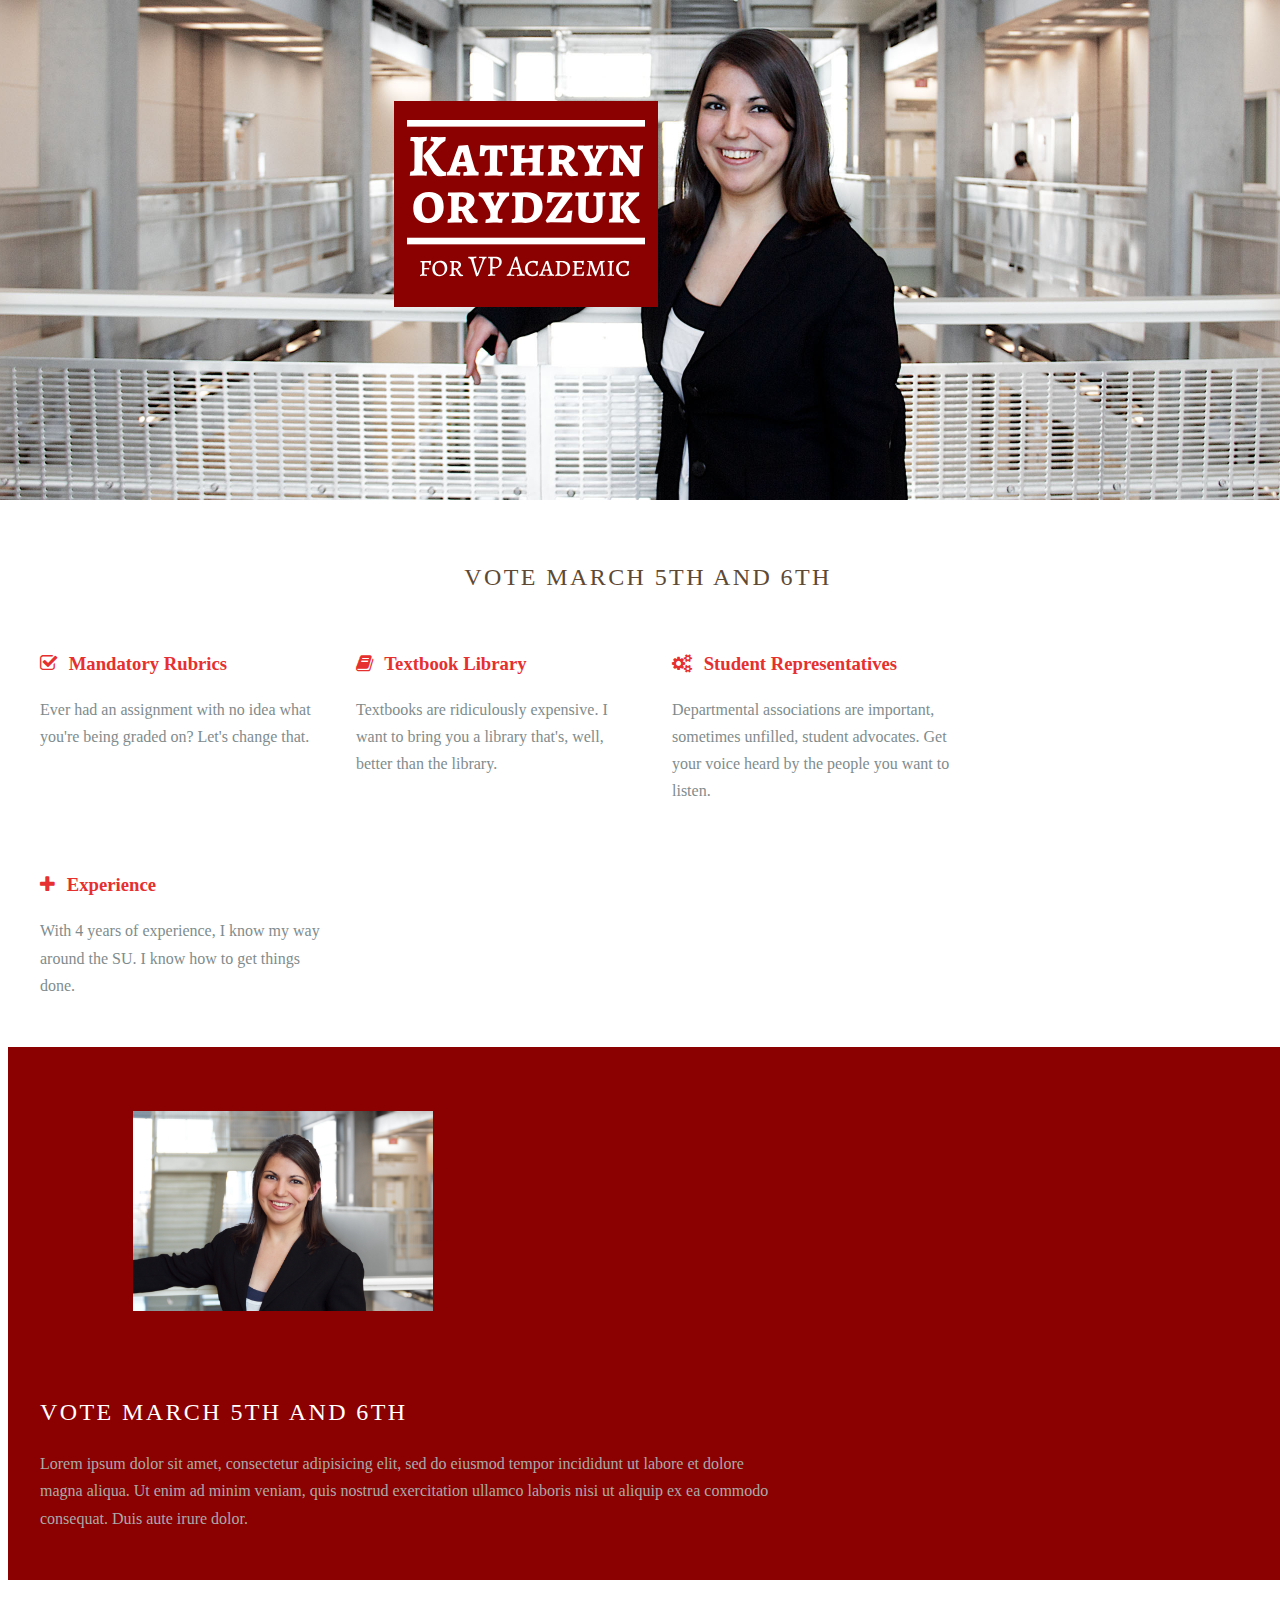
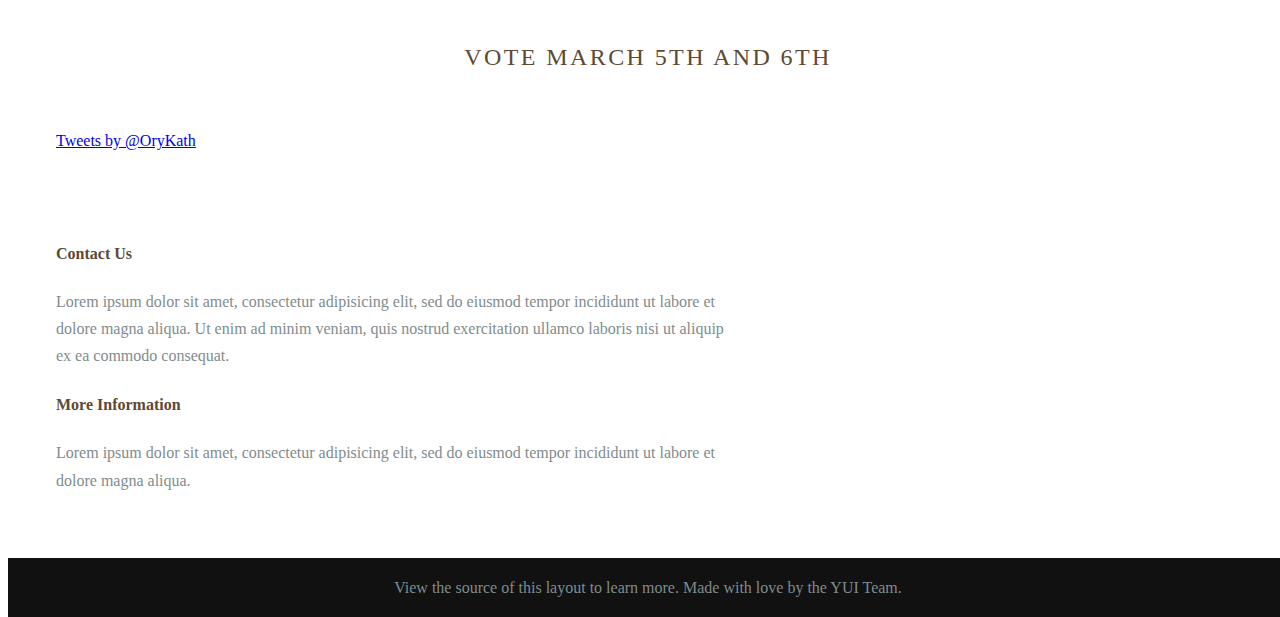
==== commit 720e69b2: "Fix banner and improve mobile support." ====
--- a/index.html
+++ b/index.html
@@ -5,11 +5,6 @@
 <meta name="viewport" content="width=device-width, initial-scale=1.0">
 <meta name="description" content="A layout example that shows off a responsive product landing page.">
     <title>Kathryn Orydzuk for Vice President Academic</title>
-<link href='http://fonts.googleapis.com/css?family=Alegreya+SC:700&subset=latin,latin-ext' rel='stylesheet' type='text/css'>
-
-    
-
-
 
 
 
@@ -64,29 +59,25 @@
 
         <ul>
             <li class="pure-menu-selected"><a href="#">Home</a></li>
-            <li><a href="platform/">Platform</a></li>
-            <li><a href="http://su.ualberta.ca/governance/elections/voters/">Vote!</a></li>
+            <li><a href="platform">Platform</a></li>
+            <li><a href="#">Sign Up</a></li>
         </ul>
     </div>
 </div>
 
 <div class="splash-container">
     <div class="splash">
-        <h1 class="splash-head" style="font-family: 'Alegreya SC', serif">Kathryn Orydzuk for VP Academic</h1>
-        <p class="splash-subhead" style="font-family: 'Alegreya SC', serif">
-            Vote Kathryn, Vote Experience
-			<br />
-			Vote March 5 &amp; 6
-        </p>
-        <p>
-            <a href="platform/" class="pure-button pure-button-primary">Learn More</a>
-        </p>
+        <h1 class="splash-head">
+			<span class="text-alt">
+			<span class="orykath">Kathryn orydzuk</span>
+		for VP Academic</h1></span>
+
     </div>
 </div>
 
 <div class="content-wrapper">
     <div class="content">
-        <h2 class="content-head is-center">My Platform</h2>
+        <h2 class="content-head is-center">Vote March 5th and 6th</h2>
 
         <div class="pure-g">
             <div class="l-box pure-u-1 pure-u-med-1-2 pure-u-lrg-1-4">
@@ -96,7 +87,7 @@
                     Mandatory Rubrics
 			</h3></a>
                 <p>
-                    Rubrics from professors will be mandatory for assignments worth more than 20% of the course grade.
+                    Ever had an assignment with no idea what you're being graded on? Let's change that.
                 </p>
             </div>
             <div class="l-box pure-u-1 pure-u-med-1-2 pure-u-lrg-1-4">
@@ -105,25 +96,25 @@
                     Textbook Library
 			</h3></a>
                 <p>
-                    A room in SUB full of textbooks for free use by students.
+                    Textbooks are ridiculously expensive. I want to bring you a library that's, well, better than the library.
                 </p>
             </div>
             <div class="l-box pure-u-1 pure-u-med-1-2 pure-u-lrg-1-4">
 				<a class="link-subhead" href="platform/index.html#departmental-association-recognition"><h3 class="content-subhead">
                     <i class="fa fa-cogs"></i>
-                    Departmental Associations
+                    Student Representatives
 			</h3></a>
                 <p>
-                    Recognition of departmental associations as student representative associations allows access to SU resources and improved advocacy.
+                    Departmental associations are important, sometimes unfilled, student advocates. Get your voice heard by the people you want to listen.
                 </p>
             </div>
             <div class="l-box pure-u-1 pure-u-med-1-2 pure-u-lrg-1-4">
-				<a class="link-subhead" href="platform/index.html#online-textbook-registry"><h3 class="content-subhead">
+                <h3 class="content-subhead">
                     <i class="fa fa-plus"></i>
-                    Online Textbook Exchange
-			</h3></a>
+                    Experience
+                </h3>
                 <p>
-                    Revamp textbook exchange website, improve its repute, and add new features.
+                    With 4 years of experience, I know my way around the SU. I know how to get things done.
                 </p>
             </div>
         </div>
@@ -135,29 +126,13 @@
         </div>
         <div class="pure-u-1 pure-u-med-1-2 pure-u-lrg-3-5">
 
-            <h2 class="content-head content-head-ribbon">Experience</h2>
+            <h2 class="content-head content-head-ribbon">Vote March 5th and 6th</h2>
 
             <p>
-                Throughout the course of my four-year degree, I have been
-				involved in student governance in some way each year.
-				Currently, I am the Student Governance Officer. My job is to
-				advise and create resources for student representatives,
-				including those on Faculty Associations, General Faculties
-				Council, and Council. Last year, I was a student councillor for
-				the Faculty of Arts. As a councillor I sat on Policy Committee
-				and Elections Review Committee. Also in my third year I was on
-				Academic Relations Group, which is advisory to the Vice-
-				President Academic. For this committee I proxied for the Vice-
-				President Academic on the Undergraduate Writing Committee and
-				the Undergraduate Research Selection Committee. In my second
-				year, I was the Events Coordinator for the Collective Body for
-				Arts Students, which is the Faculty Association for the Faculty
-				of Arts. In my first year, I was a student representative on
-				Arts Faculty Committee and Arts Executive Committee, which are
-				the top governance bodies for the Faculty of Arts. My
-				experiences in all of these positions were amazing and I
-				believe that each of the skills I gained and things I learned
-				are directly applicable to being VP Academic.
+                Lorem ipsum dolor sit amet, consectetur adipisicing elit, sed do eiusmod
+                tempor incididunt ut labore et dolore magna aliqua. Ut enim ad minim veniam,
+                quis nostrud exercitation ullamco laboris nisi ut aliquip ex ea commodo
+                consequat. Duis aute irure dolor.
             </p>
         </div>
     </div>
@@ -174,20 +149,18 @@
             </div>
 
             <div class="l-box-lrg pure-u-1 pure-u-med-3-5">
-                <h4>Contact Me</h4>
+                <h4>Contact Us</h4>
                 <p>
-                    Feel free to contact me any time with questions or comments regarding my campaign.
+                    Lorem ipsum dolor sit amet, consectetur adipisicing elit, sed do eiusmod
+                    tempor incididunt ut labore et dolore magna aliqua. Ut enim ad minim veniam,
+                    quis nostrud exercitation ullamco laboris nisi ut aliquip ex ea commodo
+                    consequat.
                 </p>
-				<a class="contact" href="mailto:korydzuk@ualberta.ca">Email</a>
-				<br />
-				<a class="contact" href="https://twitter.com/orykath">@OryKath</a>
-				<br />
-				<a class="contact" href="https://plus.google.com/105943760161669576929/">+Kathryn</a>
-				<br />
-				<a class="contact" href="https://www.facebook.com/korydzuk">Facebook</a>
+
                 <h4>More Information</h4>
                 <p>
-                    For more information, you can take a look at my platform document <a class="contact" href="platform/">here</a>, or contact me in any of the above ways.
+                    Lorem ipsum dolor sit amet, consectetur adipisicing elit, sed do eiusmod
+                    tempor incididunt ut labore et dolore magna aliqua.
                 </p>
             </div>
         </div>
--- a/css/layouts/marketing.css
+++ b/css/layouts/marketing.css
@@ -46,13 +46,7 @@
     text-align: center;
 }
 
-a.contact {
-	color: #7f8c8d;
-}
-
-a.contact:hover {
-	color:#8b0000
-}
+
 
 /*
  * -- PURE FORM STYLES --
@@ -139,16 +133,16 @@
  */
 
 .splash-container {
-    background: #c4b7ae;
+    background: #c8bbb2;
 	background-image: url('../../img/common/kathryn-wide.jpg');
-	background-size: contain;
+	background-size: 1500px;
 	background-repeat: no-repeat;
 	background-position: 50% 70%;
     z-index: 1;
     overflow: hidden;
     /* The following styles are required for the "scroll-over" effect */
     width: 100%;
-    height: 88%;
+    height: 500px;
     top: 0;
     left: 0;
     position: fixed !important;
@@ -156,26 +150,46 @@
 
 .splash {
     /* absolute center .splash within .splash-container */
-    width: 80%;
+    width: 50%;
     height: 50%;
     margin: auto;
     position: absolute;
     top: 80px; left: 50px;
     text-align: center;
-    text-transform: uppercase;
-	
+		font-size: 0.8em;
 }
 
 /* This is the main heading that appears on the blue section */
 .splash-head {
-    font-size: 20px;
-    font-weight: bold;
-    color: white;
-    padding: 1em 1.6em;
-    font-weight: 100;
-    border-radius: 5px;
-    line-height: 1em;
-	text-shadow: -1px 0 black, 0 1px black, 1px 0 black, 0 -1px black;
+		background: #8b0000;
+		color: white;
+		width: 18ex;
+		position: absolute;
+		right: 0;
+		font-weight: 100;
+		margin-right: 1em;
+		padding: 1ex;
+		background-image: url('../../img/common/kath.svg');
+		background-size: 90%;
+		background-repeat: no-repeat;
+		background-position: 50% 50%;
+		height: 14ex;
+}
+
+.text-alt {
+	display: none;
+}
+
+.orykath{
+	font-size: 200%;
+	height: 4ex;
+	padding: 0.3ex 0;
+	margin-bottom:0.5ex;
+	line-height: 1.4ex;
+	border-top: 0.3ex solid #fff;
+	border-bottom: 0.3ex solid #fff;
+	font-weight: bold;
+	display: block;
 	
 }
 
@@ -194,10 +208,10 @@
 .content-wrapper {
     /* These styles are required for the "scroll-over" effect */
     position: absolute;
-    top: 87%;
+    top: 500px;
     width: 100%;
     min-height: 12%;
-    z-index: 2;
+    z-index: 10;
     background: white;
 
 }
@@ -299,6 +313,5 @@
 @media (min-width: 78em) {
     /* We increase the header font size even more */
     .splash-head {
-        font-size: 300%;
-    }
-}
+    }
+}
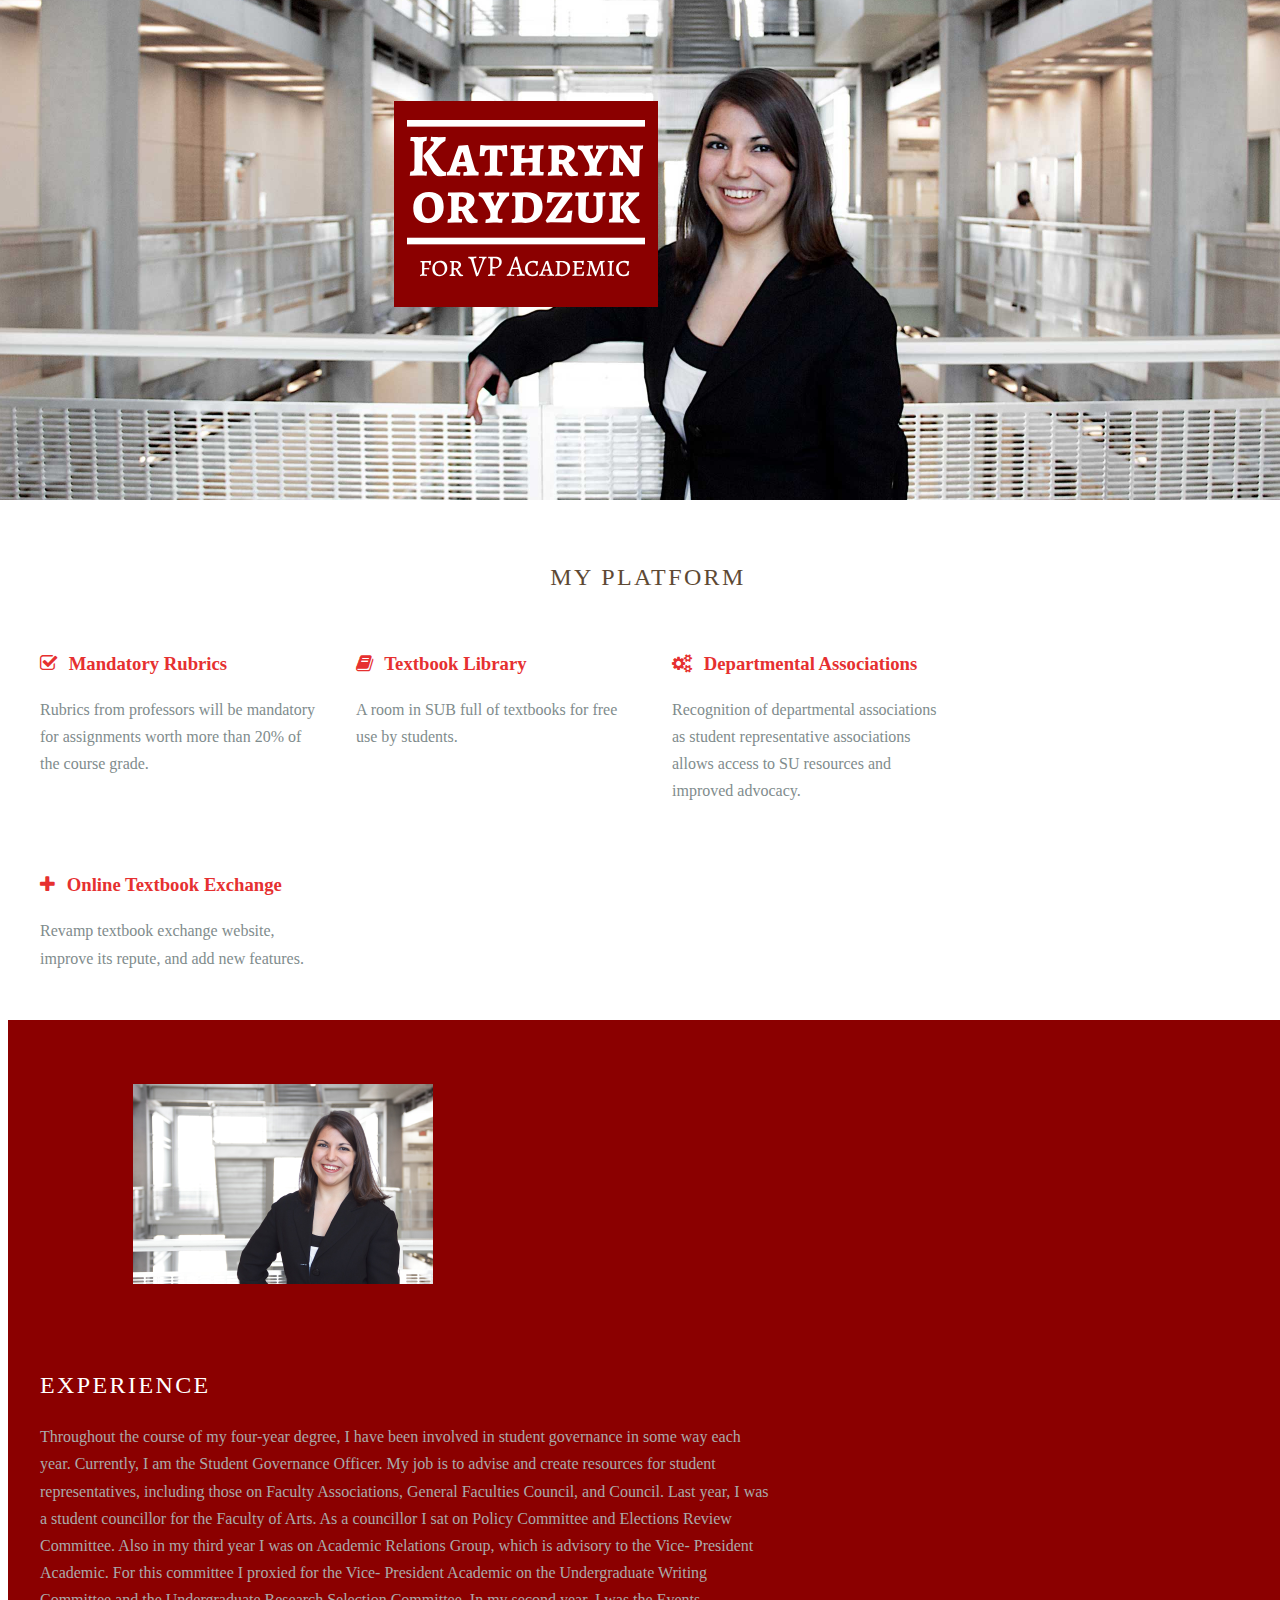
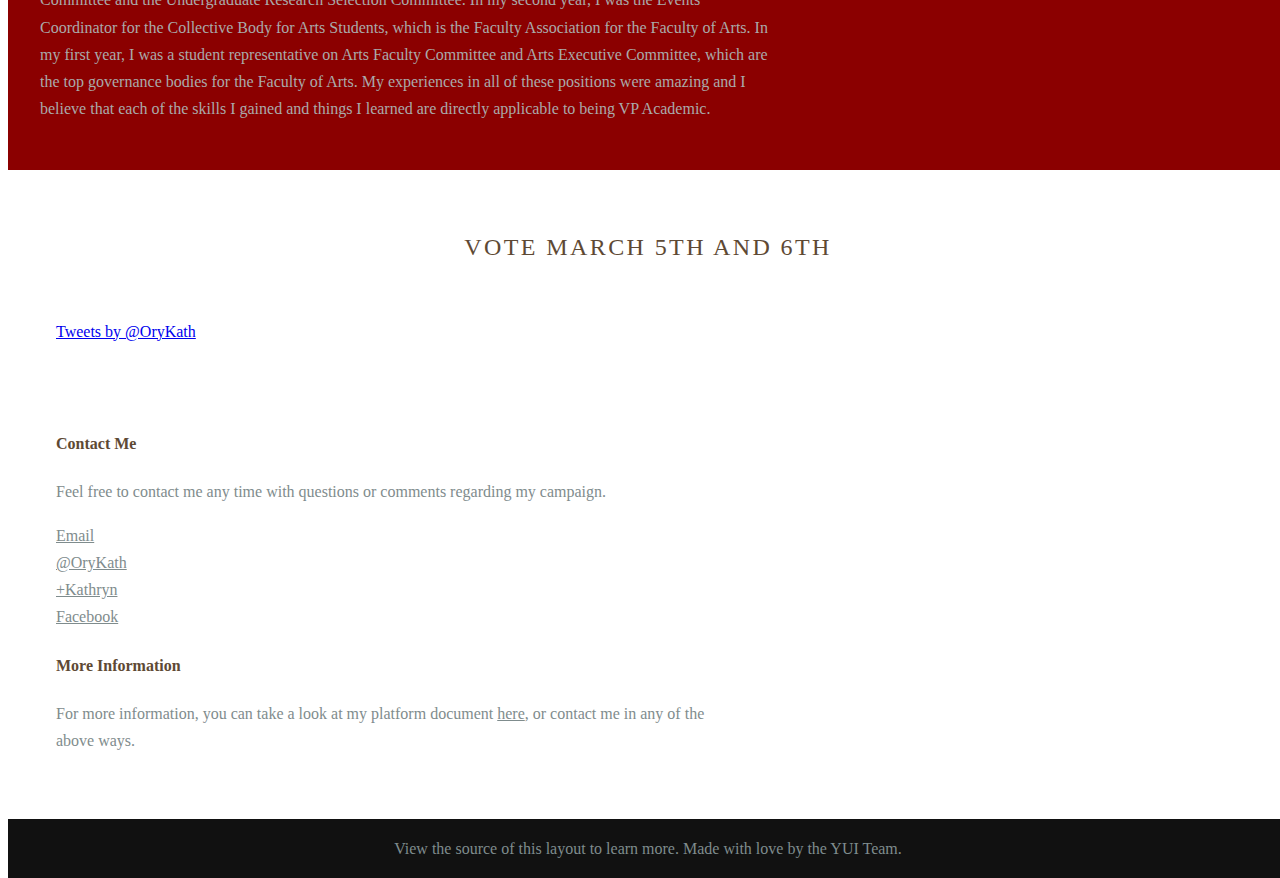
==== commit 3e8a6650: "Merged Andrew's changes." ====
--- a/index.html
+++ b/index.html
@@ -59,14 +59,15 @@
 
         <ul>
             <li class="pure-menu-selected"><a href="#">Home</a></li>
-            <li><a href="platform">Platform</a></li>
-            <li><a href="#">Sign Up</a></li>
+            <li><a href="platform/">Platform</a></li>
+            <li><a href="http://su.ualberta.ca/governance/elections/voters/">Vote!</a></li>
         </ul>
     </div>
 </div>
 
 <div class="splash-container">
     <div class="splash">
+
         <h1 class="splash-head">
 			<span class="text-alt">
 			<span class="orykath">Kathryn orydzuk</span>
@@ -77,7 +78,7 @@
 
 <div class="content-wrapper">
     <div class="content">
-        <h2 class="content-head is-center">Vote March 5th and 6th</h2>
+        <h2 class="content-head is-center">My Platform</h2>
 
         <div class="pure-g">
             <div class="l-box pure-u-1 pure-u-med-1-2 pure-u-lrg-1-4">
@@ -87,7 +88,7 @@
                     Mandatory Rubrics
 			</h3></a>
                 <p>
-                    Ever had an assignment with no idea what you're being graded on? Let's change that.
+                    Rubrics from professors will be mandatory for assignments worth more than 20% of the course grade.
                 </p>
             </div>
             <div class="l-box pure-u-1 pure-u-med-1-2 pure-u-lrg-1-4">
@@ -96,25 +97,25 @@
                     Textbook Library
 			</h3></a>
                 <p>
-                    Textbooks are ridiculously expensive. I want to bring you a library that's, well, better than the library.
+                    A room in SUB full of textbooks for free use by students.
                 </p>
             </div>
             <div class="l-box pure-u-1 pure-u-med-1-2 pure-u-lrg-1-4">
 				<a class="link-subhead" href="platform/index.html#departmental-association-recognition"><h3 class="content-subhead">
                     <i class="fa fa-cogs"></i>
-                    Student Representatives
-			</h3></a>
-                <p>
-                    Departmental associations are important, sometimes unfilled, student advocates. Get your voice heard by the people you want to listen.
-                </p>
-            </div>
-            <div class="l-box pure-u-1 pure-u-med-1-2 pure-u-lrg-1-4">
-                <h3 class="content-subhead">
+                    Departmental Associations
+			</h3></a>
+                <p>
+                    Recognition of departmental associations as student representative associations allows access to SU resources and improved advocacy.
+                </p>
+            </div>
+            <div class="l-box pure-u-1 pure-u-med-1-2 pure-u-lrg-1-4">
+				<a class="link-subhead" href="platform/index.html#online-textbook-registry"><h3 class="content-subhead">
                     <i class="fa fa-plus"></i>
-                    Experience
-                </h3>
-                <p>
-                    With 4 years of experience, I know my way around the SU. I know how to get things done.
+                    Online Textbook Exchange
+			</h3></a>
+                <p>
+                    Revamp textbook exchange website, improve its repute, and add new features.
                 </p>
             </div>
         </div>
@@ -126,13 +127,29 @@
         </div>
         <div class="pure-u-1 pure-u-med-1-2 pure-u-lrg-3-5">
 
-            <h2 class="content-head content-head-ribbon">Vote March 5th and 6th</h2>
+            <h2 class="content-head content-head-ribbon">Experience</h2>
 
             <p>
-                Lorem ipsum dolor sit amet, consectetur adipisicing elit, sed do eiusmod
-                tempor incididunt ut labore et dolore magna aliqua. Ut enim ad minim veniam,
-                quis nostrud exercitation ullamco laboris nisi ut aliquip ex ea commodo
-                consequat. Duis aute irure dolor.
+                Throughout the course of my four-year degree, I have been
+				involved in student governance in some way each year.
+				Currently, I am the Student Governance Officer. My job is to
+				advise and create resources for student representatives,
+				including those on Faculty Associations, General Faculties
+				Council, and Council. Last year, I was a student councillor for
+				the Faculty of Arts. As a councillor I sat on Policy Committee
+				and Elections Review Committee. Also in my third year I was on
+				Academic Relations Group, which is advisory to the Vice-
+				President Academic. For this committee I proxied for the Vice-
+				President Academic on the Undergraduate Writing Committee and
+				the Undergraduate Research Selection Committee. In my second
+				year, I was the Events Coordinator for the Collective Body for
+				Arts Students, which is the Faculty Association for the Faculty
+				of Arts. In my first year, I was a student representative on
+				Arts Faculty Committee and Arts Executive Committee, which are
+				the top governance bodies for the Faculty of Arts. My
+				experiences in all of these positions were amazing and I
+				believe that each of the skills I gained and things I learned
+				are directly applicable to being VP Academic.
             </p>
         </div>
     </div>
@@ -149,18 +166,20 @@
             </div>
 
             <div class="l-box-lrg pure-u-1 pure-u-med-3-5">
-                <h4>Contact Us</h4>
-                <p>
-                    Lorem ipsum dolor sit amet, consectetur adipisicing elit, sed do eiusmod
-                    tempor incididunt ut labore et dolore magna aliqua. Ut enim ad minim veniam,
-                    quis nostrud exercitation ullamco laboris nisi ut aliquip ex ea commodo
-                    consequat.
-                </p>
-
+                <h4>Contact Me</h4>
+                <p>
+                    Feel free to contact me any time with questions or comments regarding my campaign.
+                </p>
+				<a class="contact" href="mailto:korydzuk@ualberta.ca">Email</a>
+				<br />
+				<a class="contact" href="https://twitter.com/orykath">@OryKath</a>
+				<br />
+				<a class="contact" href="https://plus.google.com/105943760161669576929/">+Kathryn</a>
+				<br />
+				<a class="contact" href="https://www.facebook.com/korydzuk">Facebook</a>
                 <h4>More Information</h4>
                 <p>
-                    Lorem ipsum dolor sit amet, consectetur adipisicing elit, sed do eiusmod
-                    tempor incididunt ut labore et dolore magna aliqua.
+                    For more information, you can take a look at my platform document <a class="contact" href="platform/">here</a>, or contact me in any of the above ways.
                 </p>
             </div>
         </div>
@@ -184,7 +203,16 @@
 });
 </script>
 
-
+<script>
+  (function(i,s,o,g,r,a,m){i['GoogleAnalyticsObject']=r;i[r]=i[r]||function(){
+  (i[r].q=i[r].q||[]).push(arguments)},i[r].l=1*new Date();a=s.createElement(o),
+  m=s.getElementsByTagName(o)[0];a.async=1;a.src=g;m.parentNode.insertBefore(a,m)
+  })(window,document,'script','//www.google-analytics.com/analytics.js','ga');
+
+  ga('create', 'UA-48351928-1', 'votekathryn.ca');
+  ga('send', 'pageview');
+
+</script>
 
 
 
--- a/css/layouts/marketing.css
+++ b/css/layouts/marketing.css
@@ -46,7 +46,13 @@
     text-align: center;
 }
 
-
+a.contact {
+	color: #7f8c8d;
+}
+
+a.contact:hover {
+	color:#8b0000
+}
 
 /*
  * -- PURE FORM STYLES --
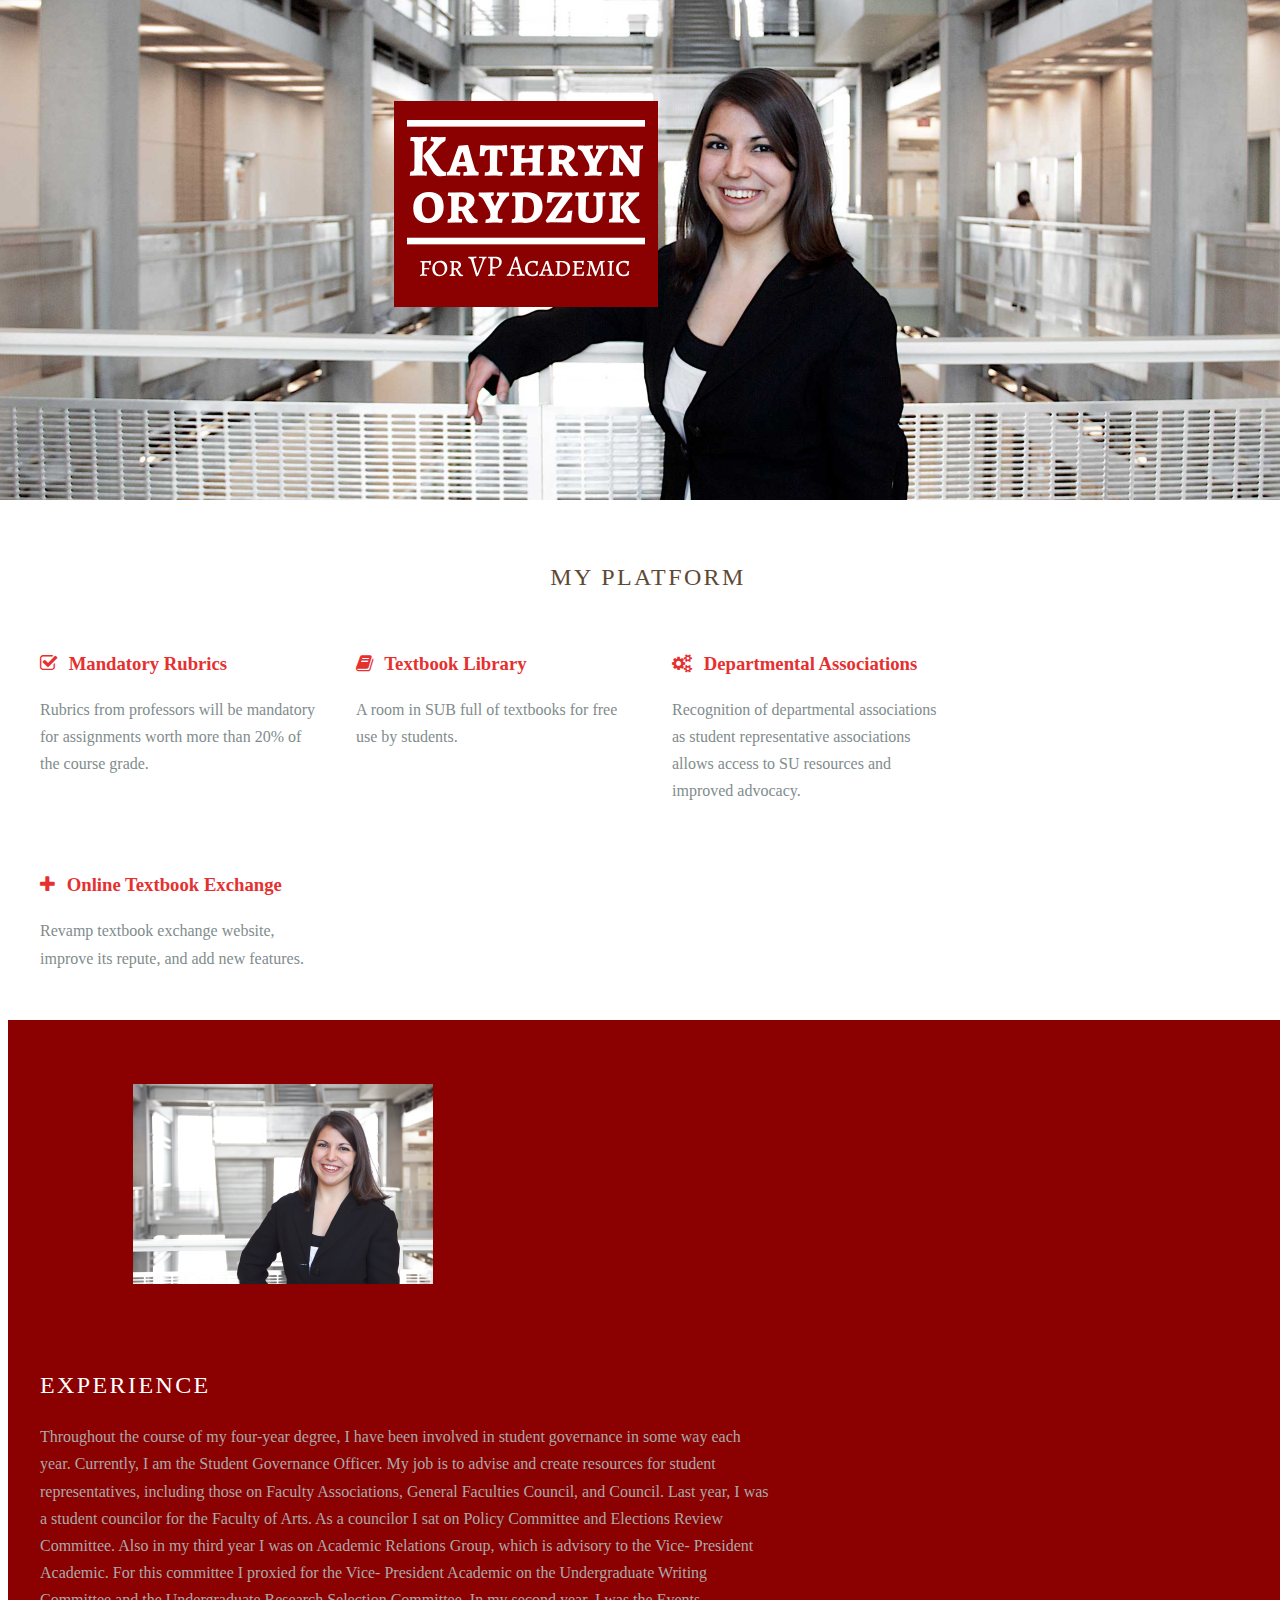
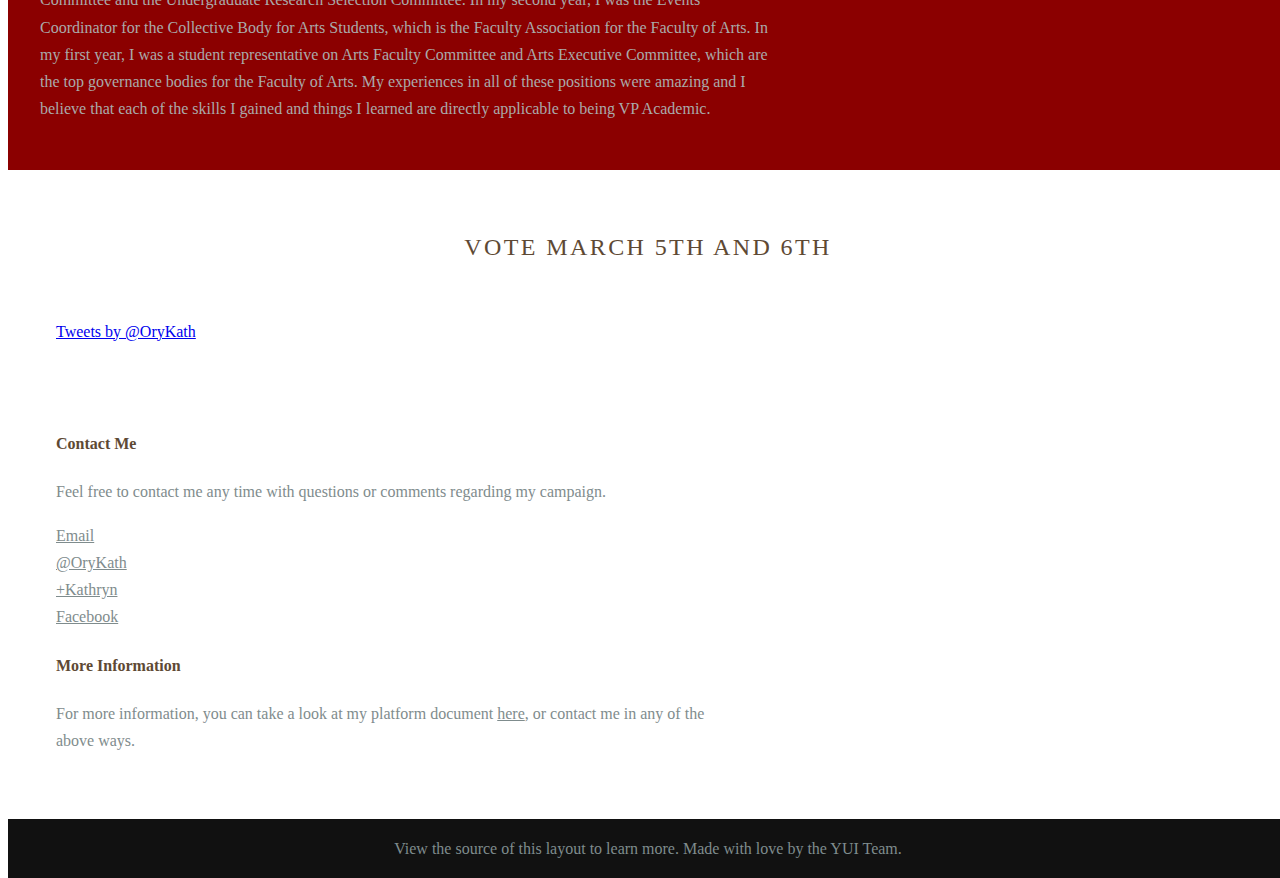
==== commit 05136ada: "Update index.html" ====
--- a/index.html
+++ b/index.html
@@ -3,7 +3,7 @@
 <head>
     <meta charset="utf-8">
 <meta name="viewport" content="width=device-width, initial-scale=1.0">
-<meta name="description" content="A layout example that shows off a responsive product landing page.">
+<meta name="description" content="Vote Kathryn Orydzuk for Vice President Academic">
     <title>Kathryn Orydzuk for Vice President Academic</title>
 
 
@@ -135,8 +135,8 @@
 				Currently, I am the Student Governance Officer. My job is to
 				advise and create resources for student representatives,
 				including those on Faculty Associations, General Faculties
-				Council, and Council. Last year, I was a student councillor for
-				the Faculty of Arts. As a councillor I sat on Policy Committee
+				Council, and Council. Last year, I was a student councilor for
+				the Faculty of Arts. As a councilor I sat on Policy Committee
 				and Elections Review Committee. Also in my third year I was on
 				Academic Relations Group, which is advisory to the Vice-
 				President Academic. For this committee I proxied for the Vice-
